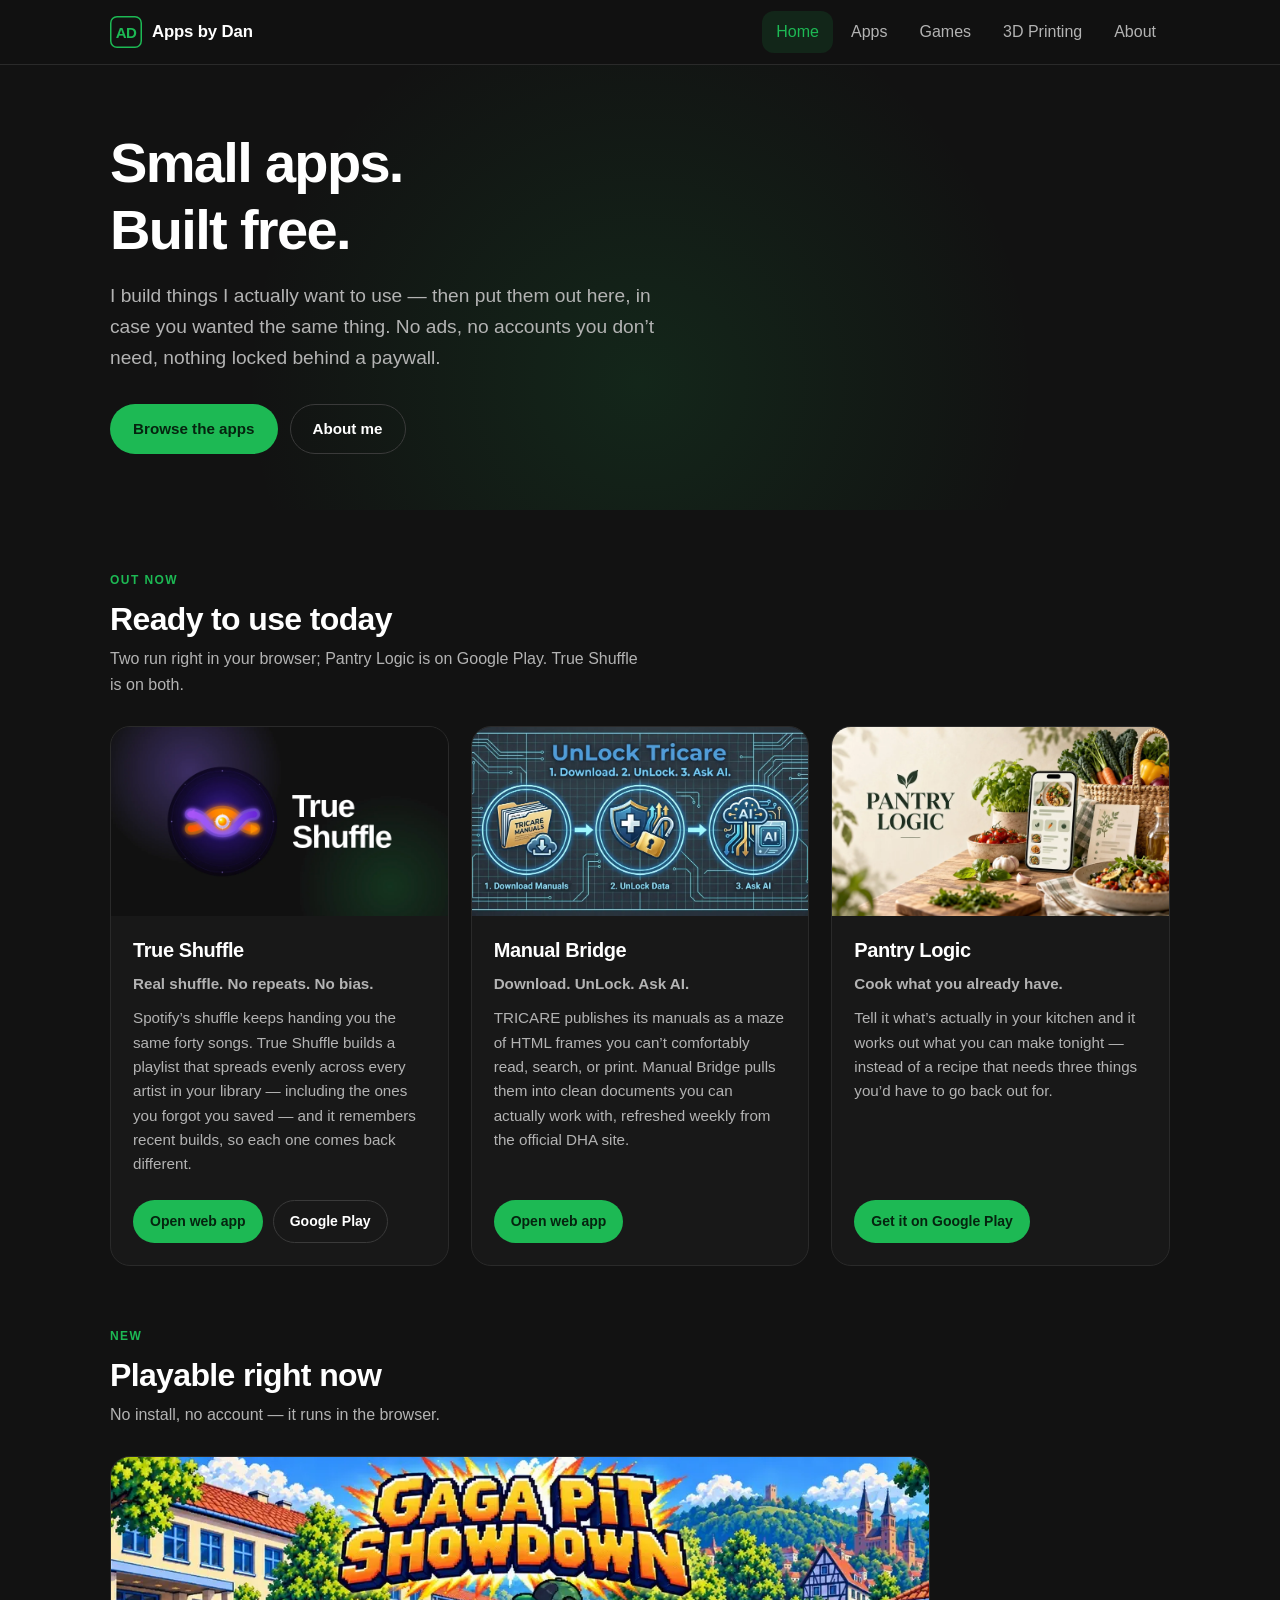
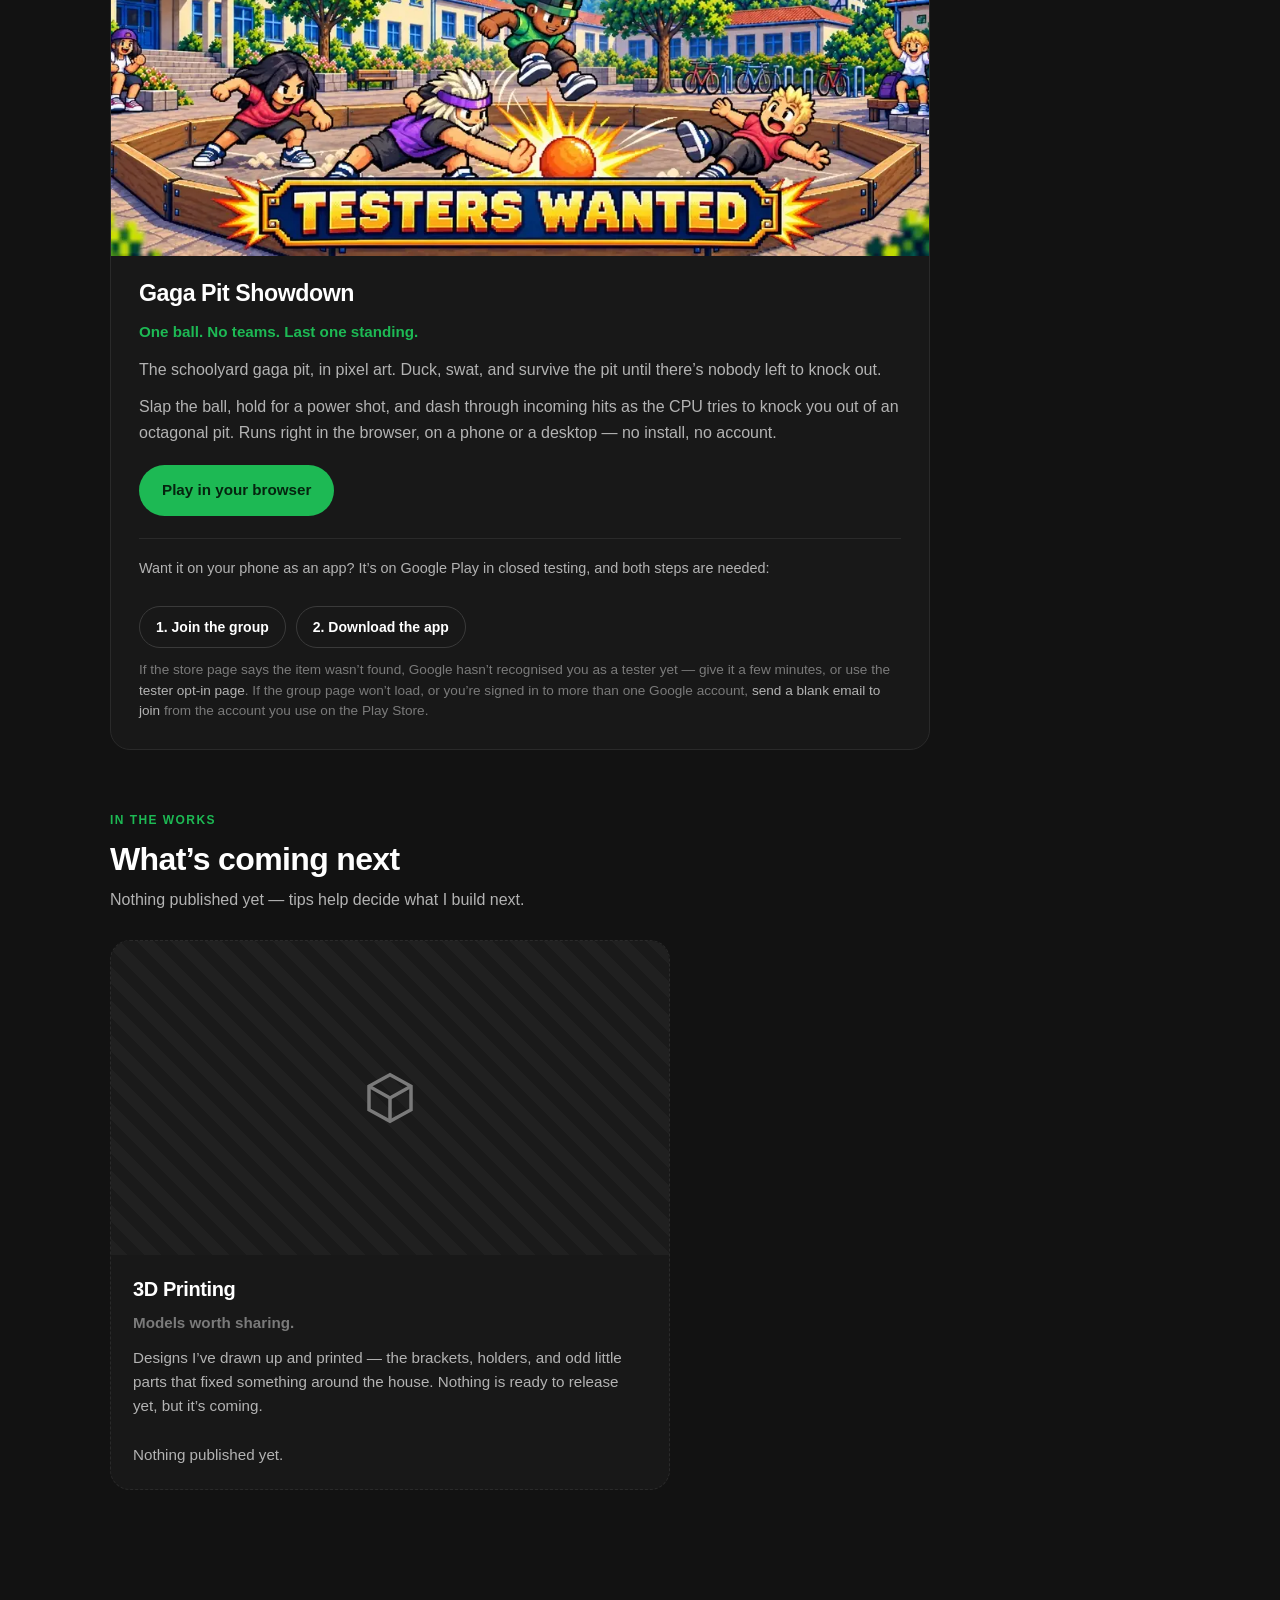
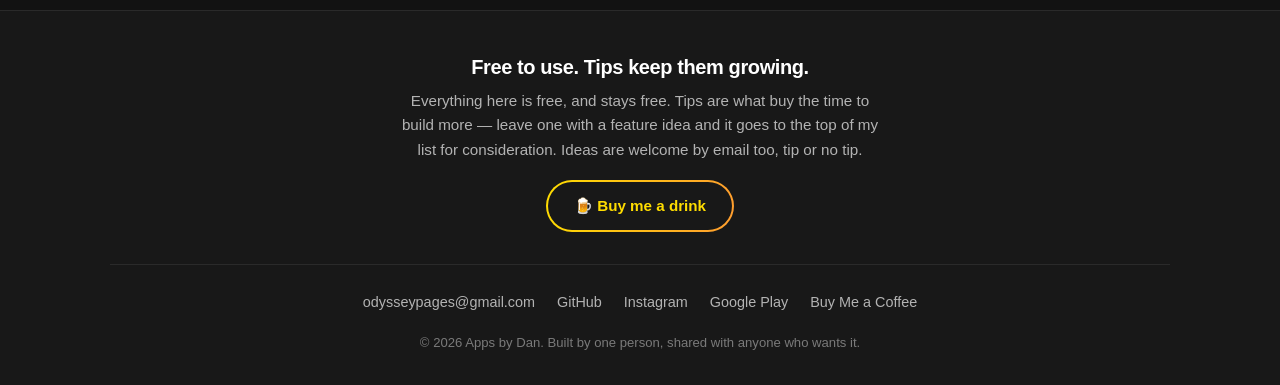
==== index.html @ e95974bb "Add GoatCounter analytics One async tag before </body> on all six pages, 404 included - a 404 that g" ====
<!DOCTYPE html>
<html lang="en" class="no-js">
<head>
  <meta charset="UTF-8">
  <meta name="viewport" content="width=device-width, initial-scale=1.0">
  <script>document.documentElement.classList.remove("no-js");</script>
  <meta name="theme-color" content="#121212">
  <title>Apps by Dan &mdash; small, free apps and games</title>
  <meta name="description" content="Free apps and games built by one person: play Gaga Pit Showdown in your browser, plus True Shuffle for Spotify, Manual Bridge for TRICARE manuals, and Pantry Logic on Google Play.">

  <meta property="og:type" content="website">
  <meta property="og:site_name" content="Apps by Dan">
  <meta property="og:title" content="Apps by Dan &mdash; small, free apps and games">
  <meta property="og:description" content="Free apps and games built by one person: play Gaga Pit Showdown in your browser, plus True Shuffle for Spotify, Manual Bridge for TRICARE manuals, and Pantry Logic on Google Play.">
  <meta property="og:url" content="https://appsbydan.com/">
  <meta property="og:image" content="https://appsbydan.com/assets/img/pantry-logic-v2.jpg">
  <meta name="twitter:card" content="summary_large_image">

  <link rel="icon" type="image/svg+xml" href="assets/img/favicon.svg">
  <link rel="apple-touch-icon" href="assets/img/apple-touch-icon.png">
  <link rel="manifest" href="site.webmanifest">
  <link rel="stylesheet" href="assets/css/site.css">
</head>
<body>
  <a class="skip-link" href="#main">Skip to content</a>

  <header class="site-header">
    <div class="wrap header-inner">
      <a class="brand" href="index.html">
        <img class="brand-mark" src="assets/img/favicon.svg" alt="" width="32" height="32">
        <span>Apps by Dan</span>
      </a>
      <button class="nav-toggle" type="button" aria-expanded="false"
              aria-controls="site-nav" aria-label="Menu">
        <svg class="icon-open" viewBox="0 0 24 24" aria-hidden="true"><path d="M3 6h18v2H3zm0 5h18v2H3zm0 5h18v2H3z"/></svg>
        <svg class="icon-close" viewBox="0 0 24 24" aria-hidden="true"><path d="M18.3 5.7 12 12l6.3 6.3-1.4 1.4L10.6 13.4 4.3 19.7 2.9 18.3 9.2 12 2.9 5.7 4.3 4.3l6.3 6.3 6.3-6.3z"/></svg>
      </button>
      <nav class="site-nav" id="site-nav" aria-label="Main">
        <ul>
          <li><a href="index.html" aria-current="page">Home</a></li>
          <li><a href="apps.html">Apps</a></li>
          <li><a href="games.html">Games</a></li>
          <li><a href="printing.html">3D Printing</a></li>
          <li><a href="about.html">About</a></li>
        </ul>
      </nav>
    </div>
  </header>

  <main id="main">
    <section class="hero">
      <div class="wrap">
        <h1>Small apps.<br>Built free.</h1>
        <p class="hero-lede">I build things I actually want to use &mdash; then put
           them out here, in case you wanted the same thing. No ads, no accounts
           you don&rsquo;t need, nothing locked behind a paywall.</p>
        <div class="hero-actions">
          <a class="btn btn-primary" href="apps.html">Browse the apps</a>
          <a class="btn btn-secondary" href="about.html">About me</a>
        </div>
      </div>
    </section>

    <section class="section">
      <div class="wrap">
        <div class="section-head">
          <span class="eyebrow">Out now</span>
          <h2>Ready to use today</h2>
          <p>Two run right in your browser; Pantry Logic is on Google Play.
             True Shuffle is on both.</p>
        </div>
        <div class="grid">
      <article class="card card-live">
        <div class="card-media">
        <picture>
          <source srcset="assets/img/true-shuffle.webp" type="image/webp">
          <img src="assets/img/true-shuffle.jpg" alt="True Shuffle - the app logo, a glowing orange and purple shuffle mark, beside the words Real shuffle. No repeats. No bias."
               width="1600" height="900" loading="lazy" decoding="async">
        </picture>
        </div>
        <div class="card-body">
          <h3>True Shuffle</h3>
          <p class="card-tagline">Real shuffle. No repeats. No bias.</p>
          <p>Spotify&rsquo;s shuffle keeps handing you the same forty songs. True
             Shuffle builds a playlist that spreads evenly across every artist in
             your library &mdash; including the ones you forgot you saved &mdash; and
             it remembers recent builds, so each one comes back different.</p>
          <div class="card-actions">
            <a class="btn btn-primary btn-sm"
               href="https://crazyh1803.github.io/SpotifyShuffle/index.html"
               target="_blank" rel="noopener">Open web app</a>
            <a class="btn btn-secondary btn-sm"
               href="https://play.google.com/store/apps/details?id=com.appsbydan.trueshuffle"
               target="_blank" rel="noopener">Google Play</a>
          </div>
        </div>
      </article>
      <article class="card card-live">
        <div class="card-media">
        <picture>
          <source srcset="assets/img/manual-bridge.webp" type="image/webp">
          <img src="assets/img/manual-bridge.jpg" alt="Manual Bridge - UnLock Tricare, shown as three steps: download manuals, unlock the data, ask AI"
               width="880" height="495" loading="lazy" decoding="async">
        </picture>
        </div>
        <div class="card-body">
          <h3>Manual Bridge</h3>
          <p class="card-tagline">Download. UnLock. Ask AI.</p>
          <p>TRICARE publishes its manuals as a maze of HTML frames you can&rsquo;t
             comfortably read, search, or print. Manual Bridge pulls them into clean
             documents you can actually work with, refreshed weekly from the
             official DHA site.</p>
          <div class="card-actions">
            <a class="btn btn-primary btn-sm"
               href="https://crazyh1803.github.io/TricareManualtoPdf/"
               target="_blank" rel="noopener">Open web app</a>
          </div>
        </div>
      </article>
      <article class="card card-live">
        <div class="card-media">
        <picture>
          <source srcset="assets/img/pantry-logic-v2.webp" type="image/webp">
          <img src="assets/img/pantry-logic-v2.jpg" alt="Pantry Logic - a phone showing recipe cards, beside fresh vegetables and herbs on a kitchen table"
               width="1600" height="900" loading="lazy" decoding="async">
        </picture>
        </div>
        <div class="card-body">
          <h3>Pantry Logic</h3>
          <p class="card-tagline">Cook what you already have.</p>
          <p>Tell it what&rsquo;s actually in your kitchen and it works out what you
             can make tonight &mdash; instead of a recipe that needs three things
             you&rsquo;d have to go back out for.</p>
          <div class="card-actions">
            <a class="btn btn-primary btn-sm" href="https://play.google.com/store/apps/details?id=com.appsbydan.pantrylogic"
               target="_blank" rel="noopener">Get it on Google Play</a>
          </div>
        </div>
      </article>
        </div>
      </div>
    </section>

    <section class="section">
      <div class="wrap">
        <div class="section-head">
          <span class="eyebrow">New</span>
          <h2>Playable right now</h2>
          <p>No install, no account &mdash; it runs in the browser.</p>
        </div>
      <div class="feature">
        <div class="feature-media">
          <picture>
            <source srcset="assets/img/gaga-pit-showdown-v2.webp" type="image/webp">
            <img src="assets/img/gaga-pit-showdown-v2.jpg" alt="Gaga Pit Showdown - pixel-art kids diving and dodging a ball inside a wooden gaga pit on a schoolyard"
                 width="1024" height="500" loading="lazy" decoding="async">
          </picture>
        </div>
        <div class="feature-body">
          <h3>Gaga Pit Showdown</h3>
          <p class="card-tagline">One ball. No teams. Last one standing.</p>
          <p>The schoolyard gaga pit, in pixel art. Duck, swat, and survive the
             pit until there&rsquo;s nobody left to knock out.</p>
          <p>Slap the ball, hold for a power shot, and dash through incoming
             hits as the CPU tries to knock you out of an octagonal pit. Runs
             right in the browser, on a phone or a desktop &mdash; no install,
             no account.</p>
          <div class="feature-actions">
            <a class="btn btn-primary" href="https://crazyh1803.github.io/Gagaball/"
               target="_blank" rel="noopener">Play in your browser</a>
          </div>

          <div class="feature-sub">
            <p class="feature-sub-label">Want it on your phone as an app? It&rsquo;s
               on Google Play in closed testing, and both steps are needed:</p>
            <div class="card-actions">
              <a class="btn btn-secondary btn-sm" href="https://groups.google.com/g/gagaballtesters"
                 target="_blank" rel="noopener">1. Join the group</a>
              <a class="btn btn-secondary btn-sm" href="https://play.google.com/store/apps/details?id=com.appsbydan.gagapitshowdown"
                 target="_blank" rel="noopener">2. Download the app</a>
            </div>
            <p class="card-fineprint">If the store page says the item wasn&rsquo;t
               found, Google hasn&rsquo;t recognised you as a tester yet &mdash; give
               it a few minutes, or use the
               <a href="https://play.google.com/apps/testing/com.appsbydan.gagapitshowdown">tester opt-in page</a>.
               If the group page won&rsquo;t load, or you&rsquo;re signed in to more
               than one Google account,
               <a href="mailto:gagaballtesters+subscribe@googlegroups.com">send a
               blank email to join</a> from the account you use on the Play Store.</p>
          </div>
        </div>
      </div>
      </div>
    </section>

    <section class="section">
      <div class="wrap">
        <div class="section-head">
          <span class="eyebrow">In the works</span>
          <h2>What&rsquo;s coming next</h2>
          <p>Nothing published yet &mdash; tips help decide what I build next.</p>
        </div>
        <div class="grid">
      <article class="card card-coming">
        <div class="card-placeholder">
          <svg viewBox="0 0 24 24" aria-hidden="true">
            <path d="M12 2 3 7v10l9 5 9-5V7z"/><path d="M3 7l9 5 9-5"/><path d="M12 12v10"/>
          </svg>
        </div>
        <div class="card-body">
          <h3>3D Printing</h3>
          <p class="card-tagline">Models worth sharing.</p>
          <p>Designs I&rsquo;ve drawn up and printed &mdash; the brackets, holders, and
             odd little parts that fixed something around the house. Nothing is
             ready to release yet, but it&rsquo;s coming.</p>
          <p class="card-note">Nothing published yet.</p>
        </div>
      </article>
        </div>
      </div>
    </section>

  </main>

  <footer class="site-footer">
    <div class="wrap">
      <div class="tip-block">
        <h2>Free to use. Tips keep them growing.</h2>
        <p>Everything here is free, and stays free. Tips are what buy the time
           to build more &mdash; leave one with a feature idea and it goes to the
           top of my list for consideration. Ideas are welcome by email too, tip
           or no tip.</p>
        <a class="btn-tip" href="https://buymeacoffee.com/AppsbyDan" target="_blank" rel="noopener">
          &#127866; Buy me a drink
        </a>
      </div>

      <nav class="footer-links" aria-label="Elsewhere">
        <a href="mailto:odysseypages@gmail.com">odysseypages@gmail.com</a>
        <a href="https://github.com/Crazyh1803" target="_blank" rel="noopener">GitHub</a>
        <a href="https://www.instagram.com/appsbydan/" target="_blank" rel="noopener">Instagram</a>
        <a href="https://play.google.com/store/apps/developer?id=AppsbyDan" target="_blank" rel="noopener">Google Play</a>
        <a href="https://buymeacoffee.com/AppsbyDan" target="_blank" rel="noopener">Buy Me a Coffee</a>
      </nav>

      <p class="footer-legal">&copy; <span id="year">2026</span> Apps by Dan.
         Built by one person, shared with anyone who wants it.</p>
    </div>
  </footer>

  <script src="assets/js/site.js"></script>
  <!-- GoatCounter: cookieless, no personal data collected. -->
  <script data-goatcounter="https://appsbydan.goatcounter.com/count"
          async src="https://gc.zgo.at/count.js"></script>
</body>
</html>
---- assets/css/site.css ----
/* site.css — Apps by Dan
   Dark theme carried over from True Shuffle so the whole lineup reads as one
   family. Mobile-first; no framework, no build step. */

/* ── Tokens ─────────────────────────────────────────────────────────────── */
:root {
    --bg:          #121212;
    --surface:     #181818;
    --surface-2:   #202020;
    --border:      #2a2a2a;
    --border-lit:  #3a3a3a;

    --accent:      #1db954;
    --accent-dark: #158a3e;
    --accent-soft: rgba(29, 185, 84, 0.12);

    --tip:         #ffdd00;
    --tip-warm:    #ff9d2f;

    --text:        #ffffff;
    --text-muted:  #b3b3b3;
    --text-dim:    #7a7a7a;

    --radius:      12px;
    --radius-lg:   20px;
    --radius-pill: 999px;

    --transition:  0.2s ease;
    --max-w:       1100px;
    --gutter:      20px;

    --font: -apple-system, BlinkMacSystemFont, 'Segoe UI', Roboto, Helvetica, Arial, sans-serif;
}

/* ── Reset & base ───────────────────────────────────────────────────────── */
*, *::before, *::after { box-sizing: border-box; margin: 0; padding: 0; }

html { scroll-behavior: smooth; scroll-padding-top: 80px; }

body {
    background: var(--bg);
    color: var(--text);
    font-family: var(--font);
    font-size: 16px;
    line-height: 1.6;
    -webkit-font-smoothing: antialiased;
    min-height: 100vh;
    display: flex;
    flex-direction: column;
    overflow-x: hidden;
}

img { max-width: 100%; display: block; }
a { color: var(--accent); text-decoration: none; }
a:hover { text-decoration: underline; }

h1, h2, h3 { line-height: 1.2; font-weight: 700; letter-spacing: -0.02em; }

:focus-visible {
    outline: 2px solid var(--accent);
    outline-offset: 3px;
    border-radius: 4px;
}

.wrap {
    width: 100%;
    max-width: var(--max-w);
    margin: 0 auto;
    padding: 0 var(--gutter);
}

.skip-link {
    position: absolute;
    left: -9999px;
    top: 0;
    z-index: 200;
    background: var(--accent);
    color: #000;
    padding: 12px 20px;
    border-radius: 0 0 var(--radius) 0;
    font-weight: 600;
}
.skip-link:focus { left: 0; text-decoration: none; }

/* ── Header / nav ───────────────────────────────────────────────────────── */
.site-header {
    position: sticky;
    top: 0;
    z-index: 100;
    background: rgba(18, 18, 18, 0.92);
    backdrop-filter: blur(12px);
    -webkit-backdrop-filter: blur(12px);
    border-bottom: 1px solid var(--border);
}

.header-inner {
    display: flex;
    align-items: center;
    gap: 16px;
    min-height: 64px;
}

.brand {
    display: flex;
    align-items: center;
    gap: 10px;
    color: var(--text);
    font-weight: 700;
    font-size: 1.05rem;
    letter-spacing: -0.01em;
    margin-right: auto;
}
.brand:hover { text-decoration: none; }
.brand-mark { width: 32px; height: 32px; flex: none; }

.nav-toggle {
    display: flex;
    align-items: center;
    justify-content: center;
    width: 42px;
    height: 42px;
    background: var(--surface-2);
    border: 1px solid var(--border);
    border-radius: var(--radius);
    color: var(--text);
    cursor: pointer;
}
.nav-toggle svg { width: 20px; height: 20px; fill: currentColor; }
.nav-toggle .icon-close { display: none; }
.nav-toggle[aria-expanded="true"] .icon-open { display: none; }
.nav-toggle[aria-expanded="true"] .icon-close { display: block; }

.site-nav { display: none; }
.site-nav.is-open {
    display: block;
    position: absolute;
    top: 100%;
    left: 0;
    right: 0;
    background: var(--surface);
    border-bottom: 1px solid var(--border);
    padding: 8px var(--gutter) 16px;
}
.site-nav ul { list-style: none; display: flex; flex-direction: column; gap: 2px; }
.site-nav a {
    display: block;
    padding: 12px 14px;
    border-radius: var(--radius);
    color: var(--text-muted);
    font-weight: 500;
}
.site-nav a:hover { background: var(--surface-2); color: var(--text); text-decoration: none; }
.site-nav a[aria-current="page"] { color: var(--accent); background: var(--accent-soft); }

/* Without JavaScript the toggle can never open the menu, so show the nav
   outright and drop the button instead of stranding phone users. */
.no-js .nav-toggle { display: none; }
.no-js .header-inner { flex-wrap: wrap; padding-top: 10px; }
.no-js .brand { white-space: nowrap; }
.no-js .site-nav {
    display: block;
    position: static;
    padding: 0 0 12px;
    background: none;
    border: 0;
    width: 100%;
}
.no-js .site-nav ul { flex-direction: row; flex-wrap: wrap; gap: 4px; }

@media (min-width: 760px) {
    .nav-toggle { display: none; }
    .site-nav { display: block !important; position: static; padding: 0; background: none; border: 0; }
    .site-nav ul { flex-direction: row; gap: 4px; }
    .site-nav a { padding: 8px 14px; }
}

/* ── Sections ───────────────────────────────────────────────────────────── */
main { flex: 1 0 auto; }

.section { padding: 56px 0; }
.section + .section { padding-top: 0; }

.section-head { margin-bottom: 28px; }
.section-head h2 { font-size: clamp(1.5rem, 4vw, 2rem); }
.section-head p { color: var(--text-muted); margin-top: 8px; max-width: 60ch; }

.eyebrow {
    display: inline-block;
    font-size: 0.75rem;
    font-weight: 700;
    letter-spacing: 0.12em;
    text-transform: uppercase;
    color: var(--accent);
    margin-bottom: 10px;
}

/* ── Hero ───────────────────────────────────────────────────────────────── */
.hero {
    position: relative;
    padding: 64px 0 56px;
    overflow: hidden;
}
.hero::before {
    content: '';
    position: absolute;
    top: -30%;
    left: 50%;
    transform: translateX(-50%);
    width: min(900px, 130%);
    aspect-ratio: 1;
    background: radial-gradient(circle, var(--accent-soft) 0%, transparent 62%);
    pointer-events: none;
}
.hero > * { position: relative; }
.hero h1 {
    font-size: clamp(2.1rem, 8vw, 3.5rem);
    letter-spacing: -0.03em;
}
.hero .hero-lede {
    color: var(--text-muted);
    font-size: clamp(1.02rem, 2.5vw, 1.2rem);
    max-width: 52ch;
    margin-top: 18px;
}
.hero-actions {
    display: flex;
    flex-wrap: wrap;
    gap: 12px;
    margin-top: 30px;
}

/* ── Buttons ────────────────────────────────────────────────────────────── */
.btn {
    display: inline-flex;
    align-items: center;
    justify-content: center;
    gap: 8px;
    padding: 12px 22px;
    border-radius: var(--radius-pill);
    font-weight: 600;
    font-size: 0.95rem;
    border: 1px solid transparent;
    cursor: pointer;
    transition: background var(--transition), border-color var(--transition),
                color var(--transition), transform var(--transition);
}
.btn:hover { text-decoration: none; transform: translateY(-1px); }

.btn-primary { background: var(--accent); color: #05240f; }
.btn-primary:hover { background: #22d363; }

.btn-secondary {
    background: transparent;
    color: var(--text);
    border-color: var(--border-lit);
}
.btn-secondary:hover { background: var(--surface-2); border-color: var(--text-dim); }

.btn-sm { padding: 9px 16px; font-size: 0.875rem; }

/* ── Card grid ──────────────────────────────────────────────────────────── */
.grid {
    display: grid;
    gap: 22px;
    grid-template-columns: repeat(auto-fit, minmax(300px, 1fr));
}

/* A section with a single card shouldn't stretch it across the full width -
   the banner art balloons and the card stops reading as a card. */
.grid > :only-child { max-width: 560px; }

.card {
    display: flex;
    flex-direction: column;
    background: var(--surface);
    border: 1px solid var(--border);
    border-radius: var(--radius-lg);
    overflow: hidden;
    transition: border-color var(--transition), transform var(--transition),
                box-shadow var(--transition);
}
.card:hover {
    border-color: var(--border-lit);
    transform: translateY(-2px);
}
.card-live:hover {
    border-color: var(--accent-dark);
    box-shadow: 0 8px 28px rgba(29, 185, 84, 0.10);
}

.card-media {
    position: relative;
    background: var(--surface-2);
    aspect-ratio: 16 / 9;
}
.card-media img {
    width: 100%;
    height: 100%;
    object-fit: cover;
}

.badge {
    position: absolute;
    top: 12px;
    left: 12px;
    padding: 5px 12px;
    border-radius: var(--radius-pill);
    font-size: 0.7rem;
    font-weight: 700;
    letter-spacing: 0.08em;
    text-transform: uppercase;
    background: rgba(18, 18, 18, 0.86);
    backdrop-filter: blur(6px);
    -webkit-backdrop-filter: blur(6px);
    border: 1px solid var(--border-lit);
    color: var(--text-muted);
}
.badge-live { color: var(--accent); border-color: var(--accent-dark); }

.card-body {
    display: flex;
    flex-direction: column;
    flex: 1;
    padding: 22px;
    gap: 10px;
}
.card-body h3 { font-size: 1.25rem; }
.card-tagline {
    color: var(--accent);
    font-size: 0.875rem;
    font-weight: 600;
}
.card-coming .card-tagline { color: var(--text-dim); }
.card-body p { color: var(--text-muted); font-size: 0.95rem; }

.card-actions {
    display: flex;
    flex-wrap: wrap;
    gap: 10px;
    margin-top: auto;
    padding-top: 14px;
}

.card-coming { border-style: dashed; }
.card-coming .card-media img { opacity: 0.78; }
.card-coming:hover .card-media img { opacity: 1; }

.card-note {
    font-size: 0.85rem;
    color: var(--text-dim);
    margin-top: auto;
    padding-top: 14px;
}

.card-body p.card-fineprint,
.feature-body p.card-fineprint {
    font-size: 0.85rem;
    line-height: 1.5;
    color: var(--text-dim);
    margin-top: 12px;
}
.card-body p.card-fineprint a,
.feature-body p.card-fineprint a { color: var(--text-muted); }
.card-body p.card-fineprint a:hover,
.feature-body p.card-fineprint a:hover { color: var(--accent); }

/* Placeholder tile for sections with no art yet (3D printing). */
.card-placeholder {
    display: grid;
    place-items: center;
    aspect-ratio: 16 / 9;
    background:
        repeating-linear-gradient(45deg,
            var(--surface-2) 0 12px,
            #1a1a1a 12px 24px);
    color: var(--text-dim);
}
.card-placeholder svg { width: 56px; height: 56px; stroke: currentColor; fill: none; stroke-width: 1.5; }

/* ── Feature block ──────────────────────────────────────────────────────── */
/* One thing given room, distinct from the card grid. The banner renders at its
   native ratio here - no aspect-ratio, no object-fit - because it is a designed
   image with the title laid into it, and the card's 16/9 frame crops its sides. */
.feature {
    max-width: 820px;
    /* Left-aligned, not centred: every heading and card grid on the page hangs
       off the container's left edge, and centring this broke that line. */
    margin: 0;
    background: var(--surface);
    border: 1px solid var(--border);
    border-radius: var(--radius-lg);
    overflow: hidden;
}
.feature-media img { width: 100%; height: auto; display: block; }

.feature-body { padding: 24px 28px 28px; }
.feature-body > * + * { margin-top: 12px; }
.feature-body h3 { font-size: 1.45rem; }
.feature-body p { color: var(--text-muted); }
.feature-body .card-tagline { color: var(--accent); font-size: 0.95rem; font-weight: 600; }

.feature-actions { display: flex; flex-wrap: wrap; gap: 12px; margin-top: 20px; }

/* The Android test is still on offer, but must not compete with Play. */
.feature-sub {
    margin-top: 22px;
    padding-top: 18px;
    border-top: 1px solid var(--border);
}
.feature-sub-label {
    font-size: 0.9rem;
    color: var(--text-muted);
}
.feature-sub .card-actions { display: flex; flex-wrap: wrap; gap: 10px; margin-top: 12px; }

@media (max-width: 480px) {
    .feature-body { padding: 20px 20px 24px; }
}

/* ── About ──────────────────────────────────────────────────────────────── */
.about-layout {
    display: grid;
    gap: 28px;
    align-items: start;
    /* Cap the whole block, not the paragraphs: the grid then sets the reading
       measure and nothing is left dangling to the right of the text. */
    max-width: 940px;
}
@media (min-width: 760px) {
    /* minmax(0, 1fr) so a long unbroken string can't blow the column out. */
    .about-layout { grid-template-columns: 260px minmax(0, 1fr); gap: 40px; }
}

.about-portrait {
    border-radius: var(--radius-lg);
    border: 1px solid var(--border);
    overflow: hidden;
    max-width: 220px;
    margin-inline: auto;
    background: var(--surface-2);
}
@media (min-width: 760px) {
    /* Becomes a real column here, so it stops being centred. 260px against a
       480px source keeps it ~1.8x for retina. */
    .about-portrait { max-width: 260px; margin-inline: 0; }
}
.about-portrait img { width: 100%; height: auto; }

.about-copy > * + * { margin-top: 16px; }
.about-copy p { color: var(--text-muted); }
.about-copy strong { color: var(--text); font-weight: 600; }

/* ── Footer ─────────────────────────────────────────────────────────────── */
.site-footer {
    flex: none;
    margin-top: 64px;
    border-top: 1px solid var(--border);
    background: var(--surface);
    padding: 44px 0 32px;
}

.tip-block { text-align: center; max-width: 54ch; margin: 0 auto; }
.tip-block h2 { font-size: 1.25rem; }
.tip-block p {
    color: var(--text-muted);
    font-size: 0.95rem;
    margin-top: 10px;
}

/* Colorful, but it stays an outline until you actually reach for it. */
.btn-tip {
    display: inline-flex;
    align-items: center;
    gap: 9px;
    margin-top: 18px;
    padding: 12px 26px;
    border-radius: var(--radius-pill);
    font-weight: 700;
    font-size: 0.95rem;
    color: var(--tip);
    background: linear-gradient(var(--surface), var(--surface)) padding-box,
                linear-gradient(100deg, var(--tip), var(--tip-warm)) border-box;
    border: 2px solid transparent;
    transition: color var(--transition), background var(--transition),
                transform var(--transition), box-shadow var(--transition);
}
.btn-tip:hover,
.btn-tip:focus-visible {
    color: #1a1400;
    background: linear-gradient(100deg, var(--tip), var(--tip-warm)) border-box;
    text-decoration: none;
    transform: translateY(-1px);
    box-shadow: 0 6px 20px rgba(255, 170, 30, 0.22);
}

.footer-links {
    display: flex;
    flex-wrap: wrap;
    justify-content: center;
    gap: 8px 22px;
    margin-top: 32px;
    padding-top: 26px;
    border-top: 1px solid var(--border);
}
.footer-links a { color: var(--text-muted); font-size: 0.9rem; }
.footer-links a:hover { color: var(--accent); }

.footer-legal {
    text-align: center;
    color: var(--text-dim);
    font-size: 0.82rem;
    margin-top: 18px;
}

/* ── Motion ─────────────────────────────────────────────────────────────── */
@media (prefers-reduced-motion: reduce) {
    html { scroll-behavior: auto; }
    *, *::before, *::after {
        animation-duration: 0.01ms !important;
        animation-iteration-count: 1 !important;
        transition-duration: 0.01ms !important;
    }
    .btn:hover, .card:hover, .btn-tip:hover { transform: none; }
}
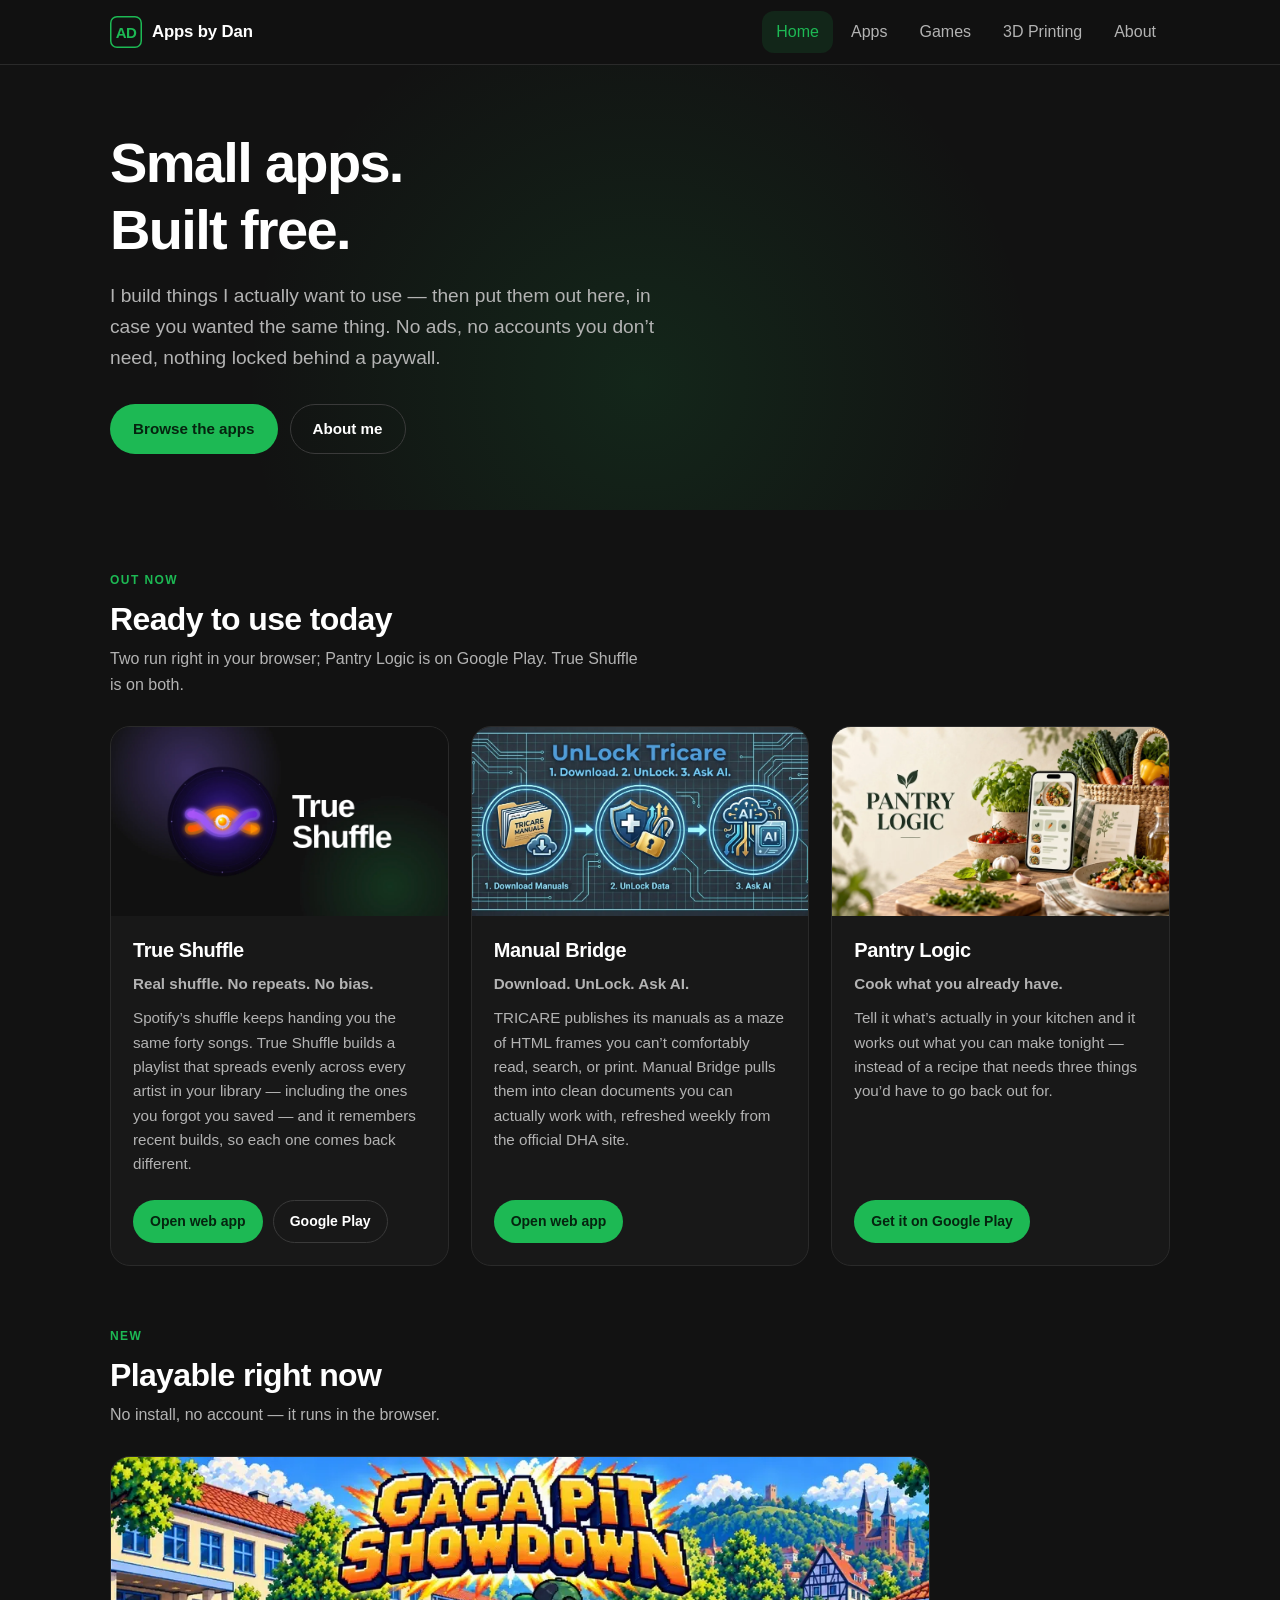
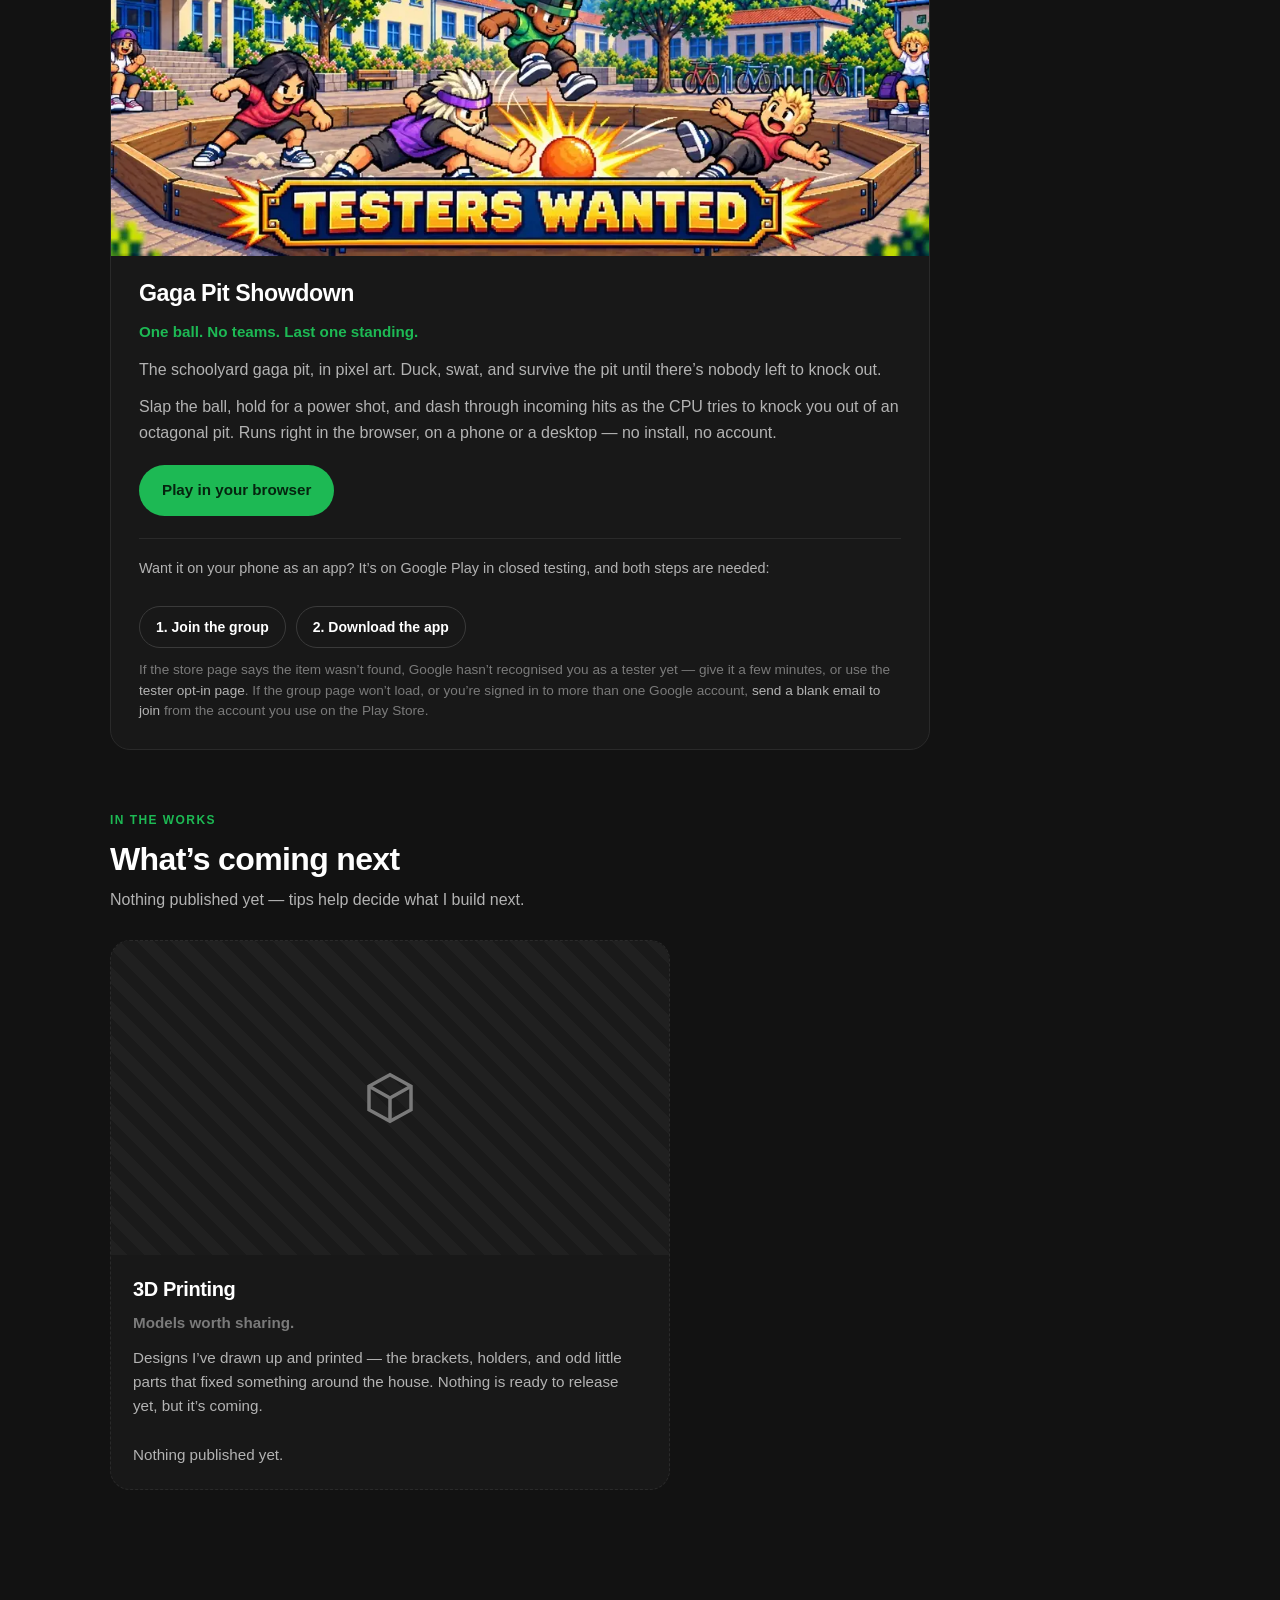
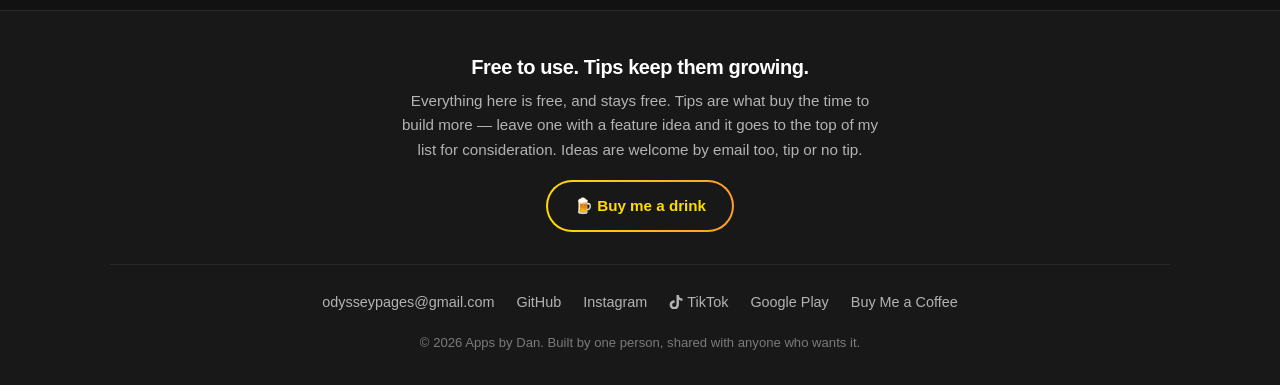
==== commit 2c94321b: "Add TikTok profile and logo to contact links" ====
--- a/index.html
+++ b/index.html
@@ -88,10 +88,10 @@
           <div class="card-actions">
             <a class="btn btn-primary btn-sm"
                href="https://crazyh1803.github.io/SpotifyShuffle/index.html"
-               target="_blank" rel="noopener">Open web app</a>
+               target="_blank" rel="noopener" data-goatcounter-click="out-true-shuffle-web">Open web app</a>
             <a class="btn btn-secondary btn-sm"
                href="https://play.google.com/store/apps/details?id=com.appsbydan.trueshuffle"
-               target="_blank" rel="noopener">Google Play</a>
+               target="_blank" rel="noopener" data-goatcounter-click="out-true-shuffle-play">Google Play</a>
           </div>
         </div>
       </article>
@@ -113,7 +113,7 @@
           <div class="card-actions">
             <a class="btn btn-primary btn-sm"
                href="https://crazyh1803.github.io/TricareManualtoPdf/"
-               target="_blank" rel="noopener">Open web app</a>
+               target="_blank" rel="noopener" data-goatcounter-click="out-manual-bridge-web">Open web app</a>
           </div>
         </div>
       </article>
@@ -133,7 +133,7 @@
              you&rsquo;d have to go back out for.</p>
           <div class="card-actions">
             <a class="btn btn-primary btn-sm" href="https://play.google.com/store/apps/details?id=com.appsbydan.pantrylogic"
-               target="_blank" rel="noopener">Get it on Google Play</a>
+               target="_blank" rel="noopener" data-goatcounter-click="out-pantry-play">Get it on Google Play</a>
           </div>
         </div>
       </article>
@@ -167,7 +167,7 @@
              no account.</p>
           <div class="feature-actions">
             <a class="btn btn-primary" href="https://crazyh1803.github.io/Gagaball/"
-               target="_blank" rel="noopener">Play in your browser</a>
+               target="_blank" rel="noopener" data-goatcounter-click="out-gaga-web">Play in your browser</a>
           </div>
 
           <div class="feature-sub">
@@ -175,14 +175,15 @@
                on Google Play in closed testing, and both steps are needed:</p>
             <div class="card-actions">
               <a class="btn btn-secondary btn-sm" href="https://groups.google.com/g/gagaballtesters"
-                 target="_blank" rel="noopener">1. Join the group</a>
+                 target="_blank" rel="noopener" data-goatcounter-click="out-gaga-group">1. Join the group</a>
               <a class="btn btn-secondary btn-sm" href="https://play.google.com/store/apps/details?id=com.appsbydan.gagapitshowdown"
-                 target="_blank" rel="noopener">2. Download the app</a>
+                 target="_blank" rel="noopener" data-goatcounter-click="out-gaga-play">2. Download the app</a>
             </div>
             <p class="card-fineprint">If the store page says the item wasn&rsquo;t
                found, Google hasn&rsquo;t recognised you as a tester yet &mdash; give
                it a few minutes, or use the
-               <a href="https://play.google.com/apps/testing/com.appsbydan.gagapitshowdown">tester opt-in page</a>.
+               <a href="https://play.google.com/apps/testing/com.appsbydan.gagapitshowdown"
+                  target="_blank" rel="noopener" data-goatcounter-click="out-gaga-optin">tester opt-in page</a>.
                If the group page won&rsquo;t load, or you&rsquo;re signed in to more
                than one Google account,
                <a href="mailto:gagaballtesters+subscribe@googlegroups.com">send a
@@ -230,7 +231,7 @@
            to build more &mdash; leave one with a feature idea and it goes to the
            top of my list for consideration. Ideas are welcome by email too, tip
            or no tip.</p>
-        <a class="btn-tip" href="https://buymeacoffee.com/AppsbyDan" target="_blank" rel="noopener">
+        <a class="btn-tip" href="https://buymeacoffee.com/AppsbyDan" target="_blank" rel="noopener" data-goatcounter-click="out-tip-button">
           &#127866; Buy me a drink
         </a>
       </div>
@@ -239,8 +240,9 @@
         <a href="mailto:odysseypages@gmail.com">odysseypages@gmail.com</a>
         <a href="https://github.com/Crazyh1803" target="_blank" rel="noopener">GitHub</a>
         <a href="https://www.instagram.com/appsbydan/" target="_blank" rel="noopener">Instagram</a>
-        <a href="https://play.google.com/store/apps/developer?id=AppsbyDan" target="_blank" rel="noopener">Google Play</a>
-        <a href="https://buymeacoffee.com/AppsbyDan" target="_blank" rel="noopener">Buy Me a Coffee</a>
+        <a href="https://www.tiktok.com/@appsbydan" target="_blank" rel="noopener"><svg class="social-icon" viewBox="0 0 24 24" aria-hidden="true" focusable="false"><path fill="currentColor" d="M16.6 0h-4.1v16.4a3.6 3.6 0 1 1-3.1-3.6V8.6a7.8 7.8 0 1 0 7.2 7.8V8.1a10.1 10.1 0 0 0 5.9 1.9V5.9A5.9 5.9 0 0 1 16.6 0Z"/></svg> TikTok</a>
+        <a href="https://play.google.com/store/apps/developer?id=AppsbyDan" target="_blank" rel="noopener" data-goatcounter-click="out-play-developer">Google Play</a>
+        <a href="https://buymeacoffee.com/AppsbyDan" target="_blank" rel="noopener" data-goatcounter-click="out-tip-footer">Buy Me a Coffee</a>
       </nav>
 
       <p class="footer-legal">&copy; <span id="year">2026</span> Apps by Dan.
--- a/assets/css/site.css
+++ b/assets/css/site.css
@@ -504,6 +504,12 @@
 }
 .footer-links a { color: var(--text-muted); font-size: 0.9rem; }
 .footer-links a:hover { color: var(--accent); }
+.social-icon {
+    display: inline-block;
+    width: 1em;
+    height: 1em;
+    vertical-align: -0.125em;
+}
 
 .footer-legal {
     text-align: center;
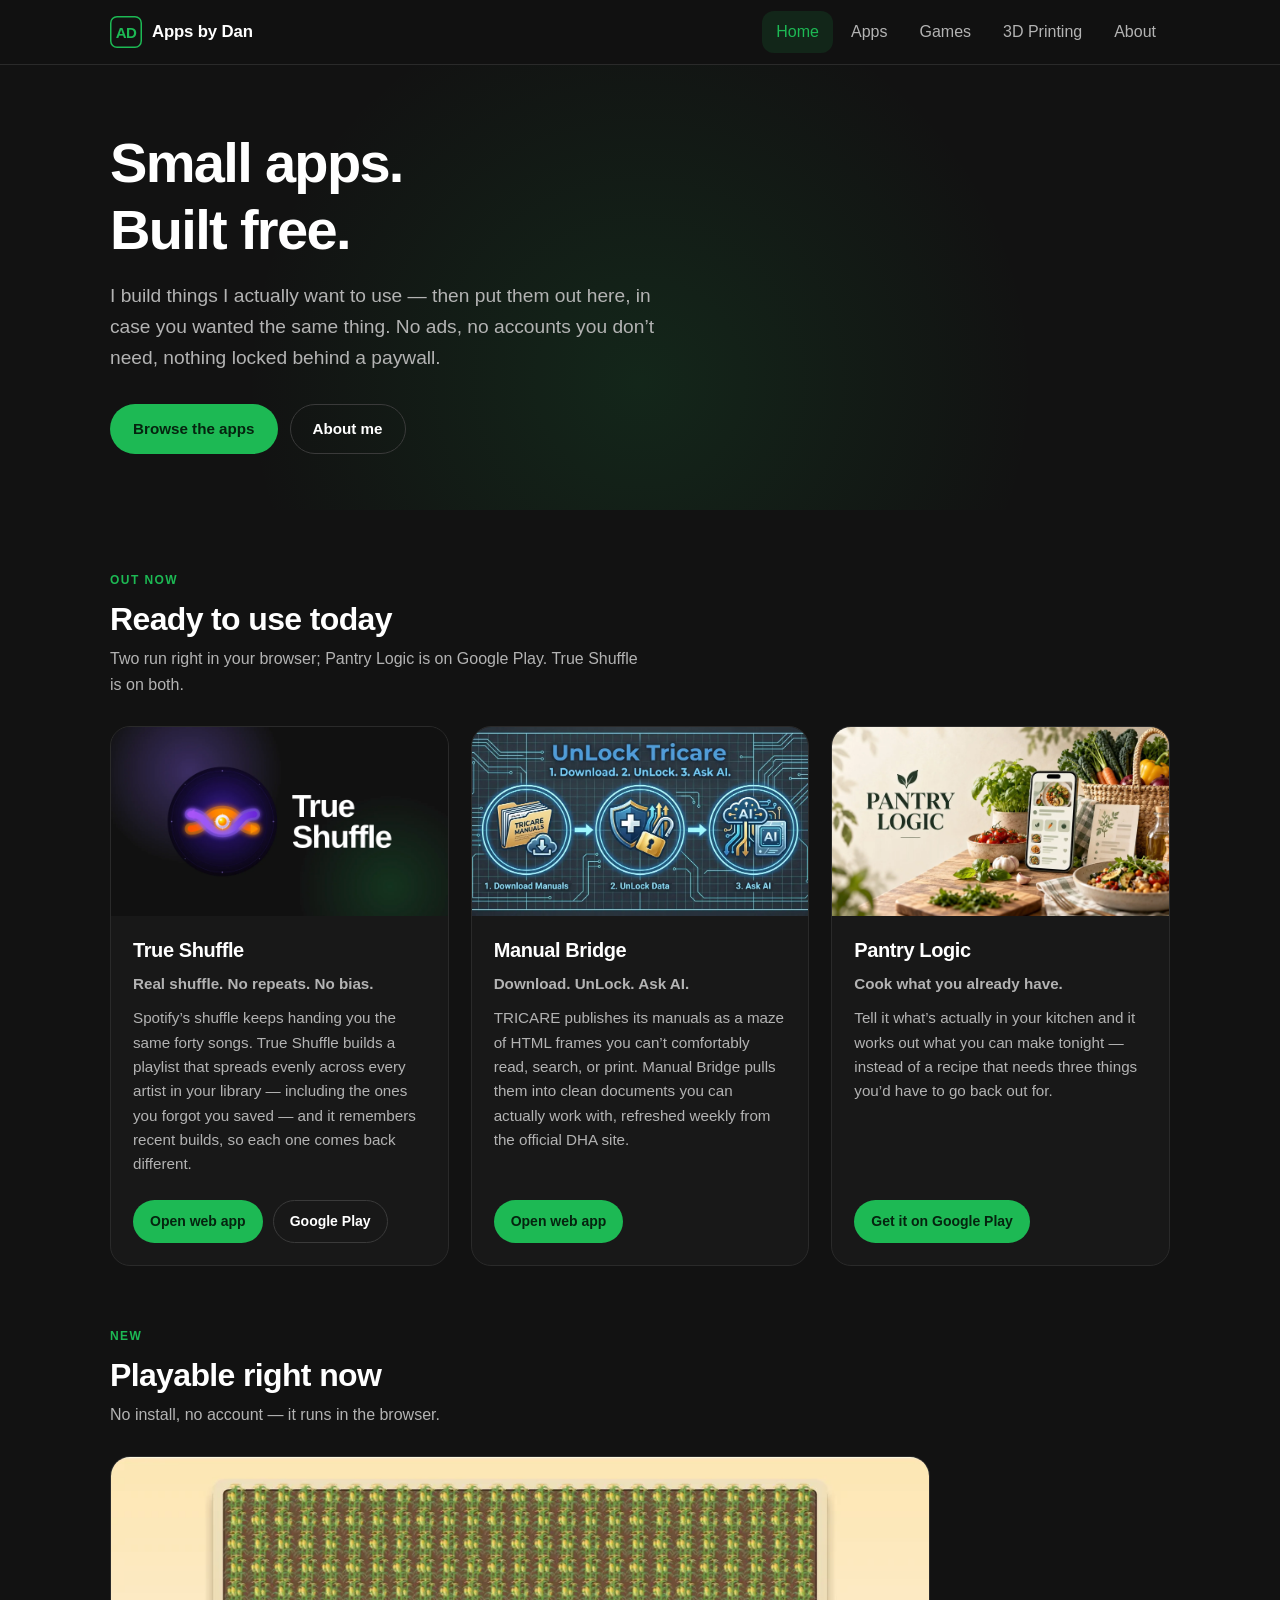
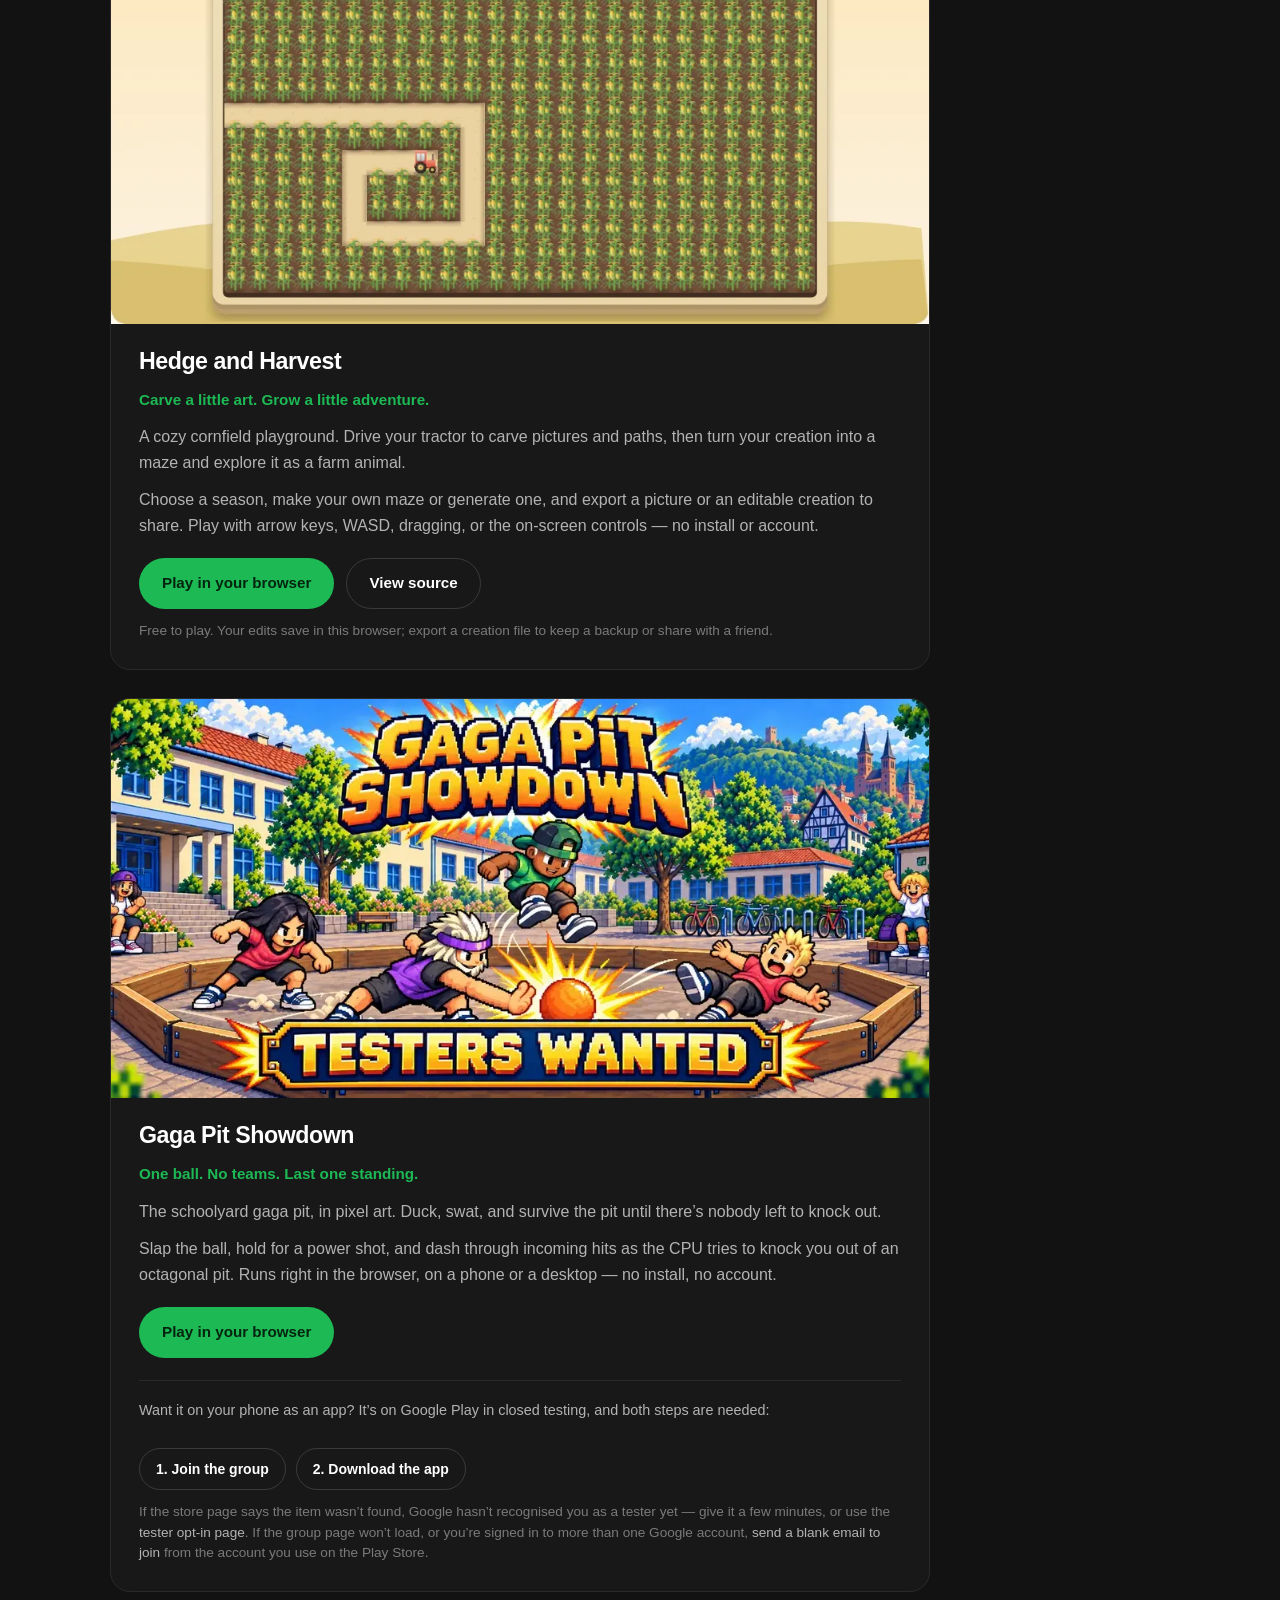
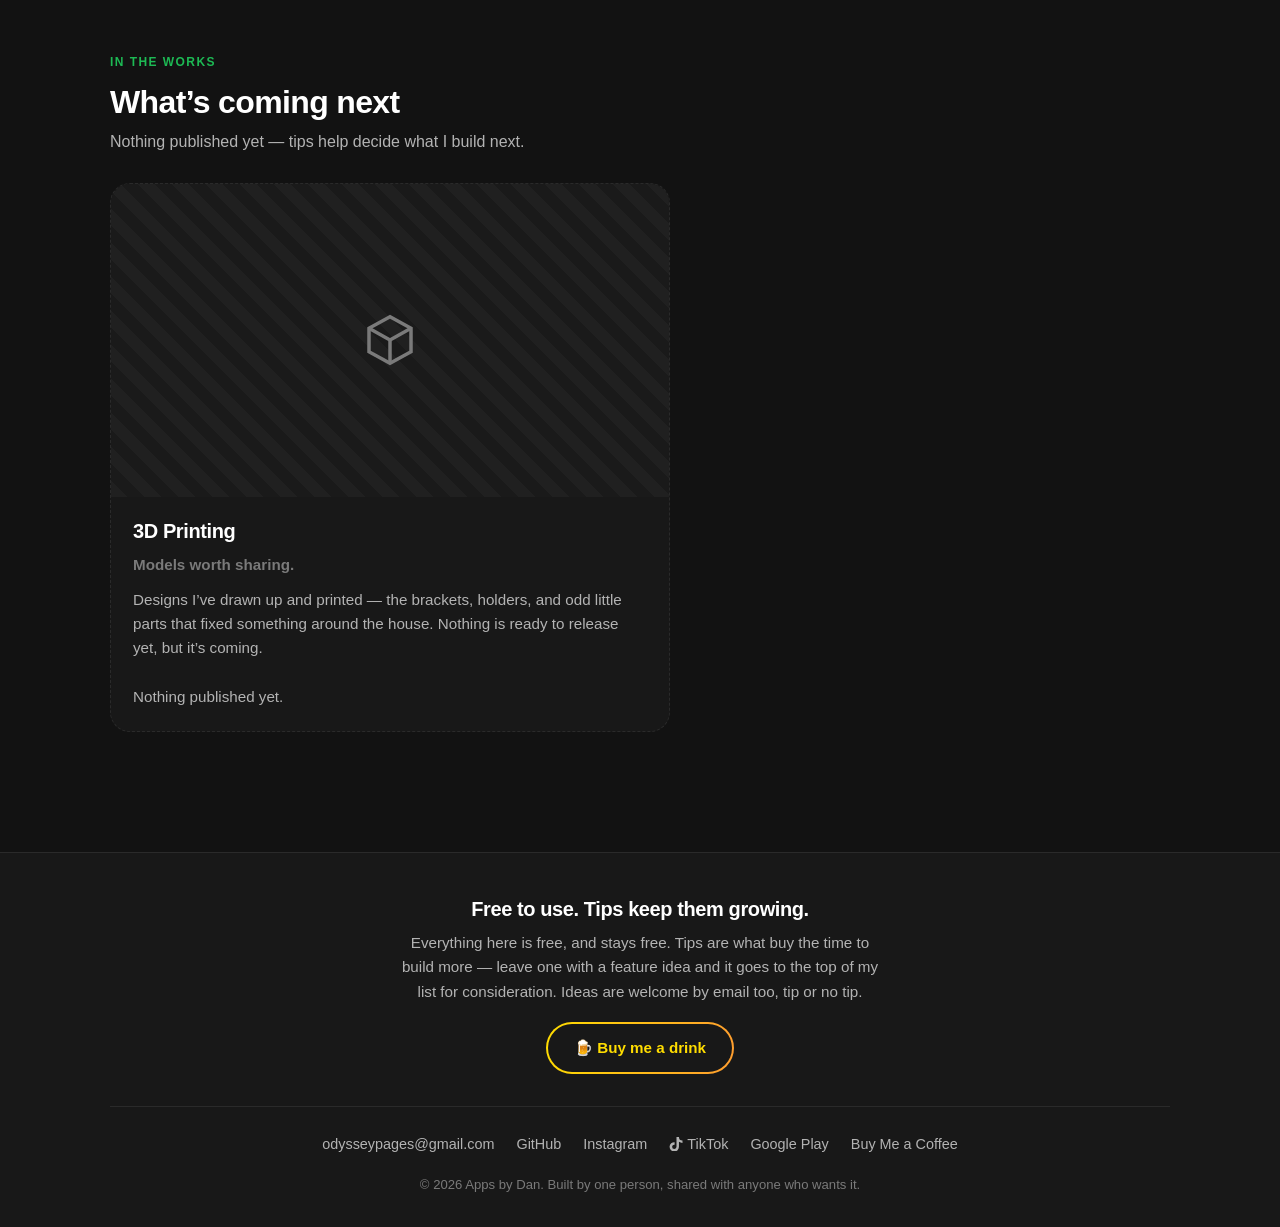
==== commit e1737656: "Publish Hedge and Harvest with home and games listings" ====
--- a/index.html
+++ b/index.html
@@ -6,12 +6,12 @@
   <script>document.documentElement.classList.remove("no-js");</script>
   <meta name="theme-color" content="#121212">
   <title>Apps by Dan &mdash; small, free apps and games</title>
-  <meta name="description" content="Free apps and games built by one person: play Gaga Pit Showdown in your browser, plus True Shuffle for Spotify, Manual Bridge for TRICARE manuals, and Pantry Logic on Google Play.">
+  <meta name="description" content="Free apps and games built by one person: play Hedge and Harvest and Gaga Pit Showdown in your browser, plus True Shuffle for Spotify, Manual Bridge for TRICARE manuals, and Pantry Logic on Google Play.">
 
   <meta property="og:type" content="website">
   <meta property="og:site_name" content="Apps by Dan">
   <meta property="og:title" content="Apps by Dan &mdash; small, free apps and games">
-  <meta property="og:description" content="Free apps and games built by one person: play Gaga Pit Showdown in your browser, plus True Shuffle for Spotify, Manual Bridge for TRICARE manuals, and Pantry Logic on Google Play.">
+  <meta property="og:description" content="Free apps and games built by one person: play Hedge and Harvest and Gaga Pit Showdown in your browser, plus True Shuffle for Spotify, Manual Bridge for TRICARE manuals, and Pantry Logic on Google Play.">
   <meta property="og:url" content="https://appsbydan.com/">
   <meta property="og:image" content="https://appsbydan.com/assets/img/pantry-logic-v2.jpg">
   <meta name="twitter:card" content="summary_large_image">
@@ -148,6 +148,32 @@
           <h2>Playable right now</h2>
           <p>No install, no account &mdash; it runs in the browser.</p>
         </div>
+      <div class="feature" id="hedge-and-harvest">
+        <div class="feature-media">
+          <picture>
+            <source srcset="assets/img/hedge-and-harvest.webp" type="image/webp">
+            <img src="assets/img/hedge-and-harvest.jpg" alt="Hedge and Harvest gameplay: a tractor carving a winding path through a field of corn"
+                 width="969" height="553" loading="lazy" decoding="async">
+          </picture>
+        </div>
+        <div class="feature-body">
+          <h3>Hedge and Harvest</h3>
+          <p class="card-tagline">Carve a little art. Grow a little adventure.</p>
+          <p>A cozy cornfield playground. Drive your tractor to carve pictures
+             and paths, then turn your creation into a maze and explore it as
+             a farm animal.</p>
+          <p>Choose a season, make your own maze or generate one, and export
+             a picture or an editable creation to share. Play with arrow keys,
+             WASD, dragging, or the on-screen controls &mdash; no install or account.</p>
+          <div class="feature-actions">
+            <a class="btn btn-primary" href="hedge-and-harvest/">Play in your browser</a>
+            <a class="btn btn-secondary" href="https://github.com/Crazyh1803/HedgeandHarvest"
+               target="_blank" rel="noopener">View source</a>
+          </div>
+          <p class="card-fineprint">Free to play. Your edits save in this browser;
+             export a creation file to keep a backup or share with a friend.</p>
+        </div>
+      </div>
       <div class="feature">
         <div class="feature-media">
           <picture>
--- a/assets/css/site.css
+++ b/assets/css/site.css
@@ -391,6 +391,7 @@
     border-radius: var(--radius-lg);
     overflow: hidden;
 }
+.feature + .feature { margin-top: 28px; }
 .feature-media img { width: 100%; height: auto; display: block; }
 
 .feature-body { padding: 24px 28px 28px; }
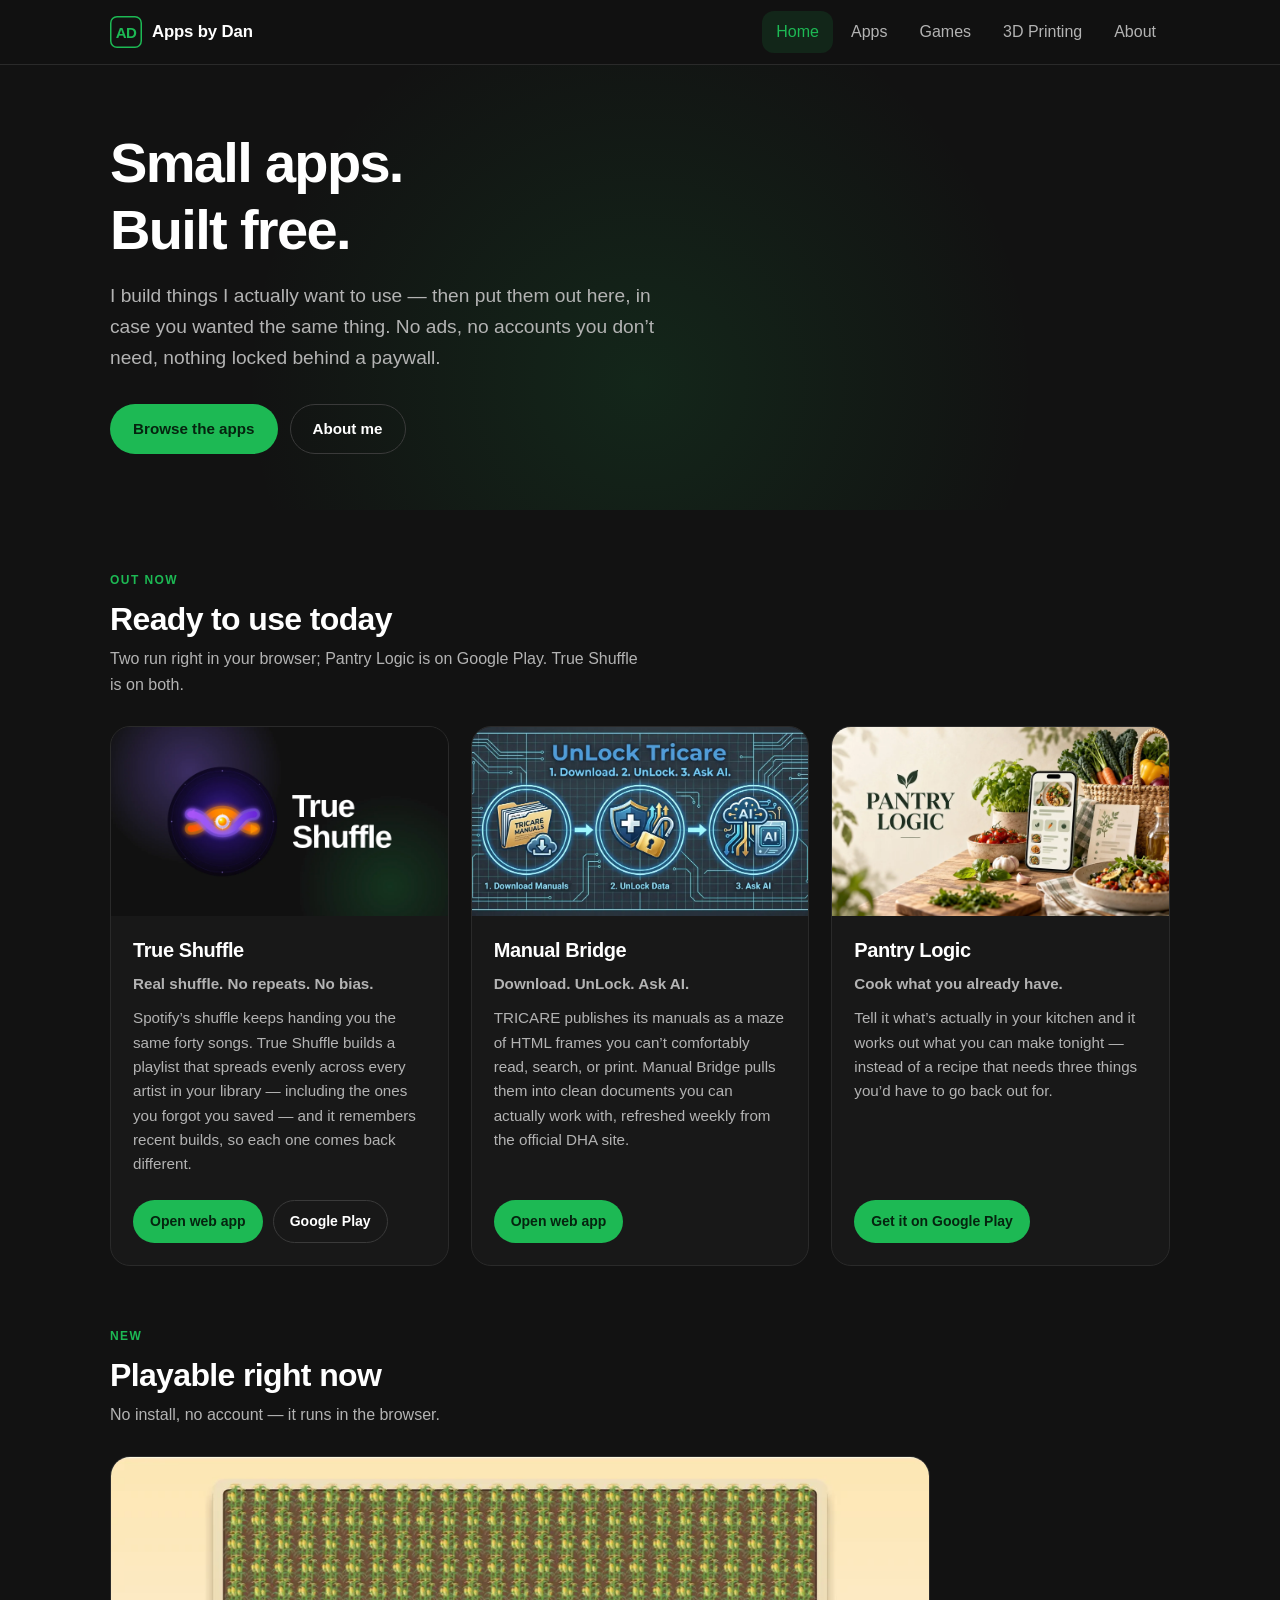
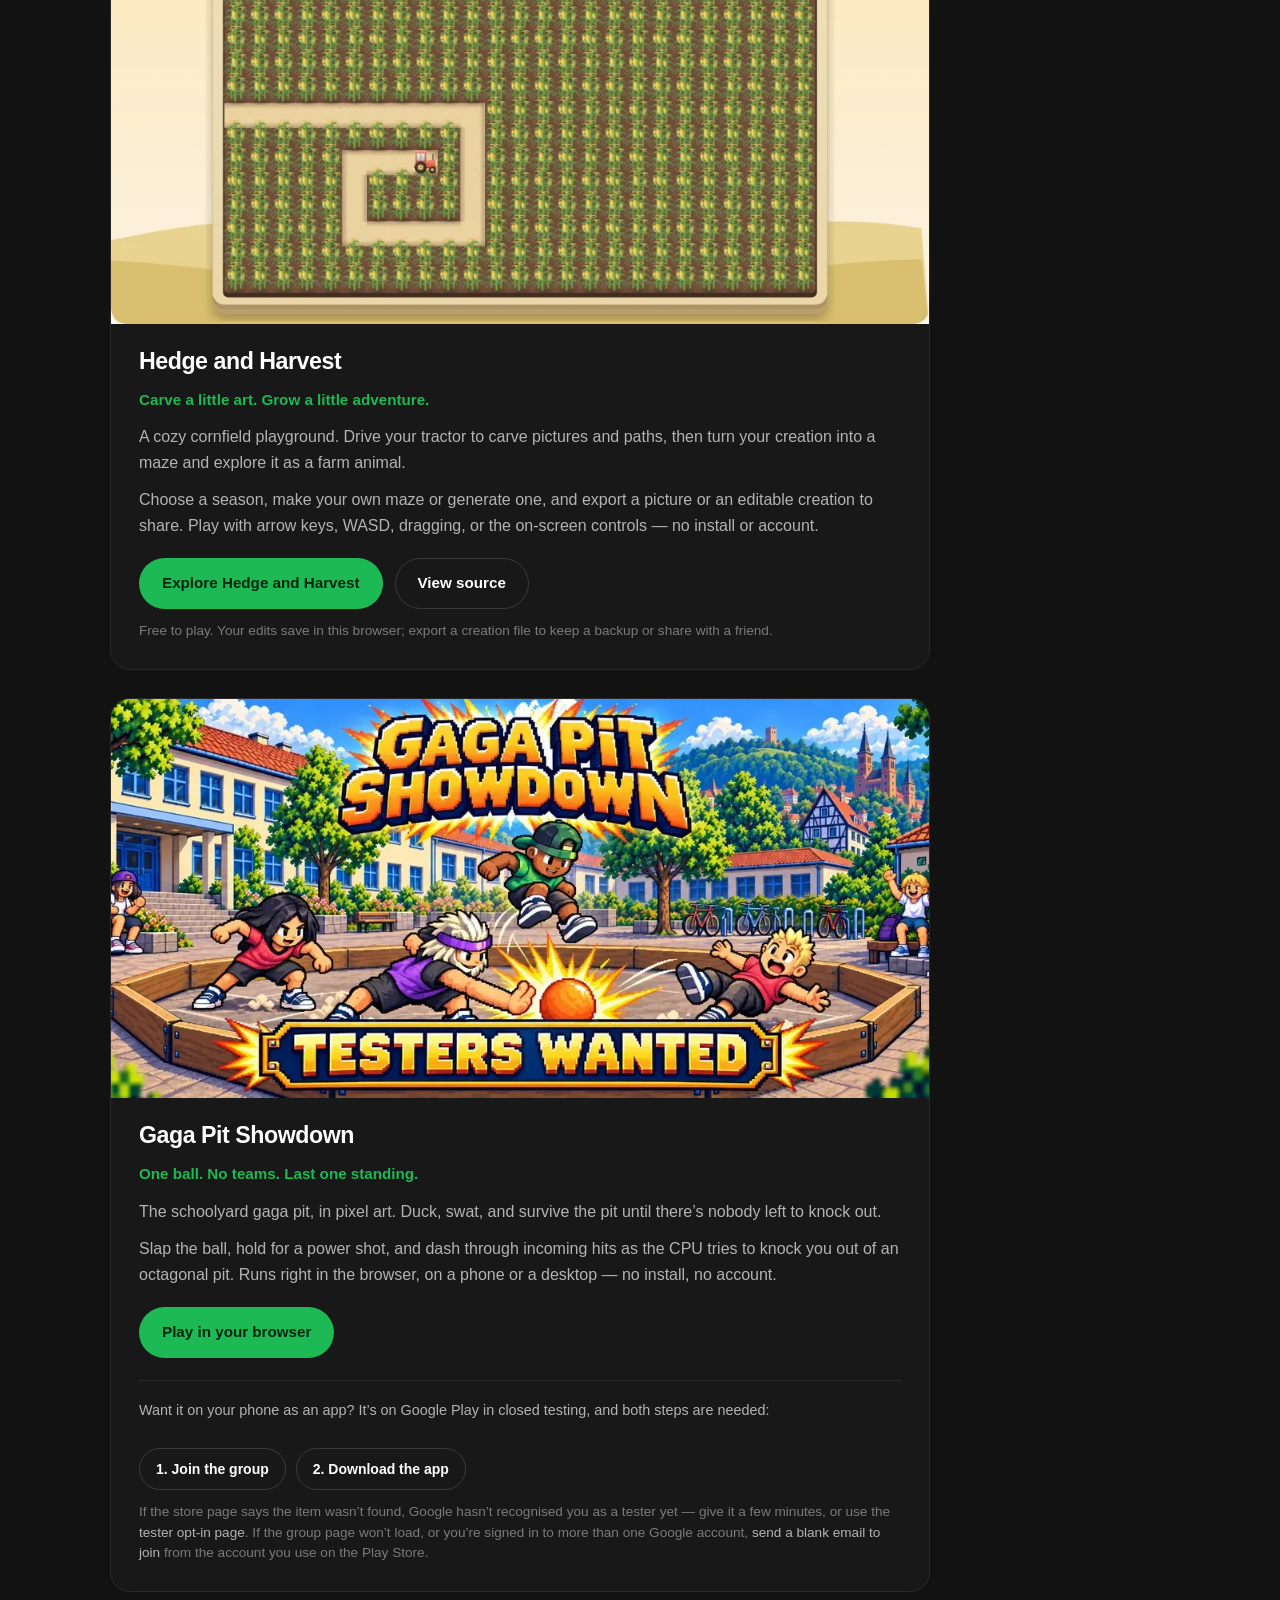
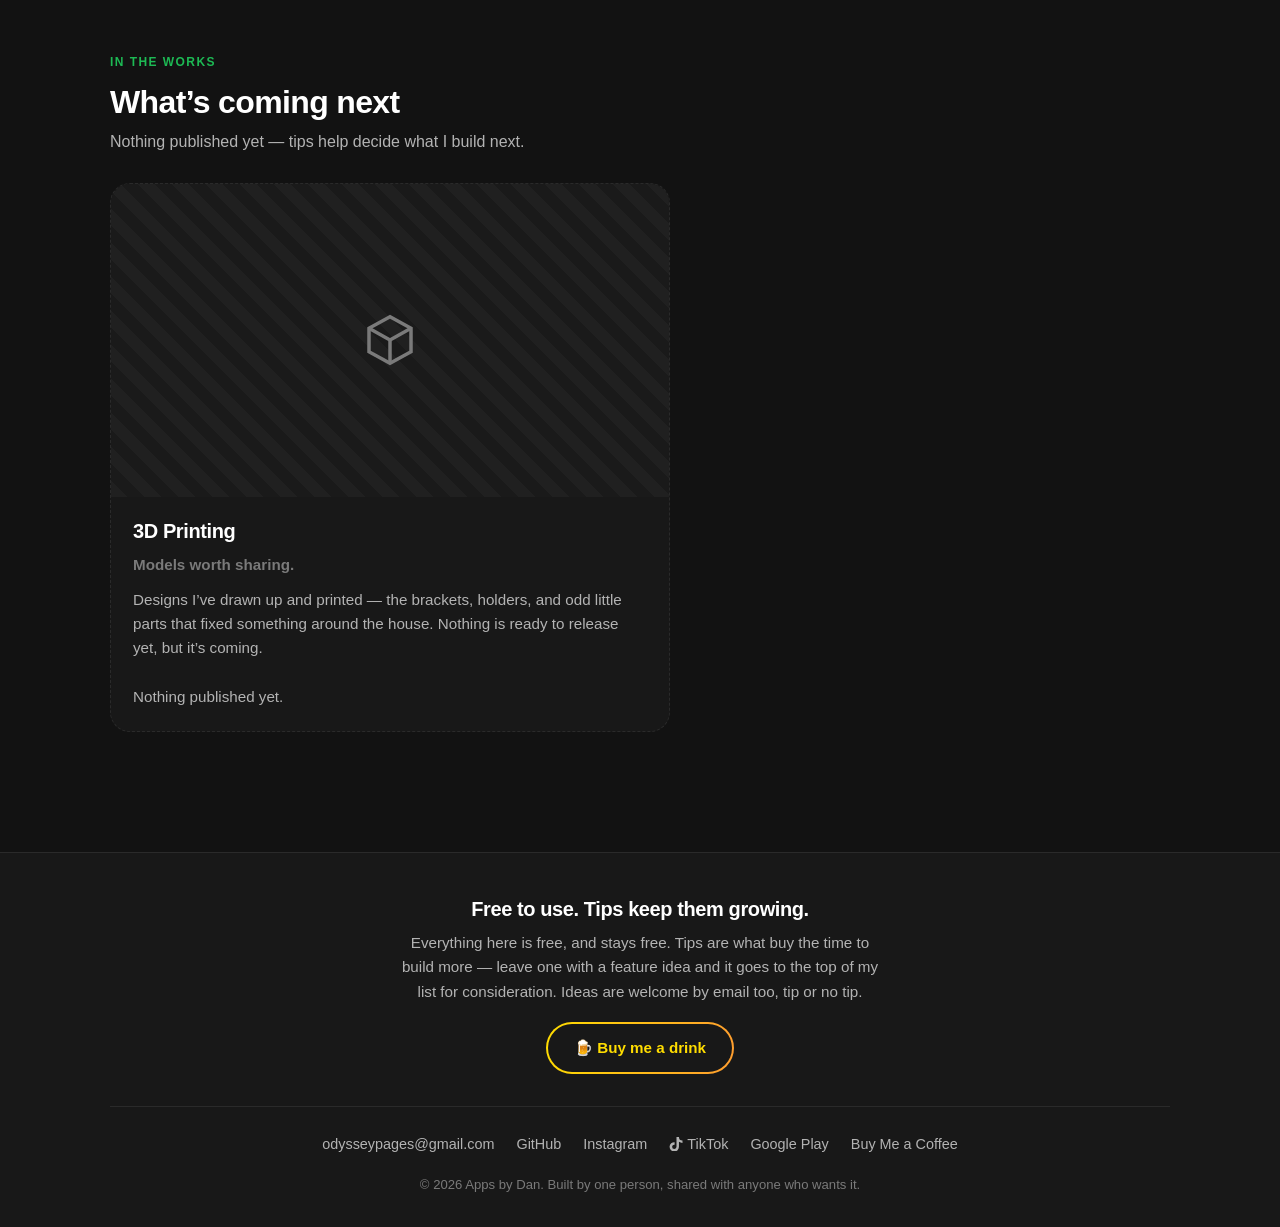
==== commit 6ec4c5d0: "Add Hedge and Harvest home, curated gallery and submission terms" ====
--- a/index.html
+++ b/index.html
@@ -166,7 +166,7 @@
              a picture or an editable creation to share. Play with arrow keys,
              WASD, dragging, or the on-screen controls &mdash; no install or account.</p>
           <div class="feature-actions">
-            <a class="btn btn-primary" href="hedge-and-harvest/">Play in your browser</a>
+            <a class="btn btn-primary" href="hedge-and-harvest.html">Explore Hedge and Harvest</a>
             <a class="btn btn-secondary" href="https://github.com/Crazyh1803/HedgeandHarvest"
                target="_blank" rel="noopener">View source</a>
           </div>
--- a/assets/css/site.css
+++ b/assets/css/site.css
@@ -529,3 +529,40 @@
     }
     .btn:hover, .card:hover, .btn-tip:hover { transform: none; }
 }
+
+/* Hedge and Harvest landing page and community gallery. */
+.harvest-eyebrow { color: #b9d990; text-transform: uppercase; letter-spacing: .12em; font-size: .78rem; font-weight: 700; margin-bottom: 14px; }
+.harvest-portals { display: grid; gap: 28px; align-items: stretch; }
+.harvest-portal { border: 1px solid var(--border-lit); border-radius: var(--radius-lg); overflow: hidden; background: var(--surface); }
+.harvest-portal h2 { font-size: clamp(1.5rem, 3vw, 2rem); margin-bottom: 18px; }
+.harvest-portal .card-body > p { margin-bottom: 18px; }
+.harvest-art { display: block; background: #334b2c; }
+.harvest-art img { width: 100%; height: auto; }
+.harvest-gallery-cover { display: flex; flex-direction: column; align-items: center; justify-content: center; aspect-ratio: 969 / 553; padding: 24px; text-align: center; color: #faf3cf; background: radial-gradient(ellipse at top, #53793c, #233d2a 75%); }
+.harvest-gallery-cover:hover { text-decoration: none; background-color: #334b2c; }
+.harvest-cover-grid { font-size: clamp(1.2rem, 3vw, 2rem); line-height: 1.2; margin-bottom: 18px; }
+.harvest-cover-title { font: 700 clamp(1.5rem, 4vw, 2.5rem)/1.05 Georgia, serif; }
+.harvest-cover-note { font-size: .8rem; margin-top: 18px; color: #d5e5bc; }
+.harvest-empty { border: 1px dashed var(--border-lit); border-radius: var(--radius-lg); padding: 48px 24px; text-align: center; color: var(--text-muted); }
+.harvest-empty > span { font-size: 2.5rem; }
+.harvest-empty h3 { color: var(--text); margin: 12px 0; }
+.harvest-submission { max-width: 780px; }
+.harvest-submission h2 { margin-bottom: 24px; }
+.harvest-steps { padding-left: 24px; margin-bottom: 24px; }
+.harvest-steps li { padding-left: 8px; margin-bottom: 16px; color: var(--text-muted); }
+.harvest-submission .card-fineprint { margin-top: 16px; }
+.harvest-guidelines { margin-top: 32px; padding: 24px; background: var(--surface-2); border-radius: var(--radius); }
+.harvest-guidelines p { color: var(--text-muted); margin-top: 14px; }
+@media (min-width: 760px) { .harvest-portals { grid-template-columns: 1.2fr 1fr; } .harvest-gallery-cover { aspect-ratio: auto; min-height: 260px; } }
+.harvest-upload-note[hidden], .harvest-empty[hidden], #creation-form-link[hidden] { display: none; }
+.harvest-upload-note { margin-top: 24px; padding: 20px; background: var(--surface-2); border-radius: var(--radius); }
+#creation-form-link { margin-bottom: 16px; }
+.harvest-agreement { display: flex; align-items: flex-start; gap: 12px; margin-top: 20px; }
+.harvest-agreement input { flex: 0 0 auto; width: 20px; height: 20px; margin-top: 4px; accent-color: var(--accent); }
+#creation-form-link[aria-disabled="true"] { opacity: .5; cursor: not-allowed; }
+.harvest-rules { max-width: 800px; }
+.harvest-rules h2 { margin: 36px 0 16px; font-size: 1.45rem; }
+.harvest-rules h2:first-child { margin-top: 0; }
+.harvest-rules p, .harvest-rules ul { margin: 16px 0; color: var(--text-muted); }
+.harvest-rules ul { padding-left: 24px; }
+.harvest-rules li { margin: 10px 0; }
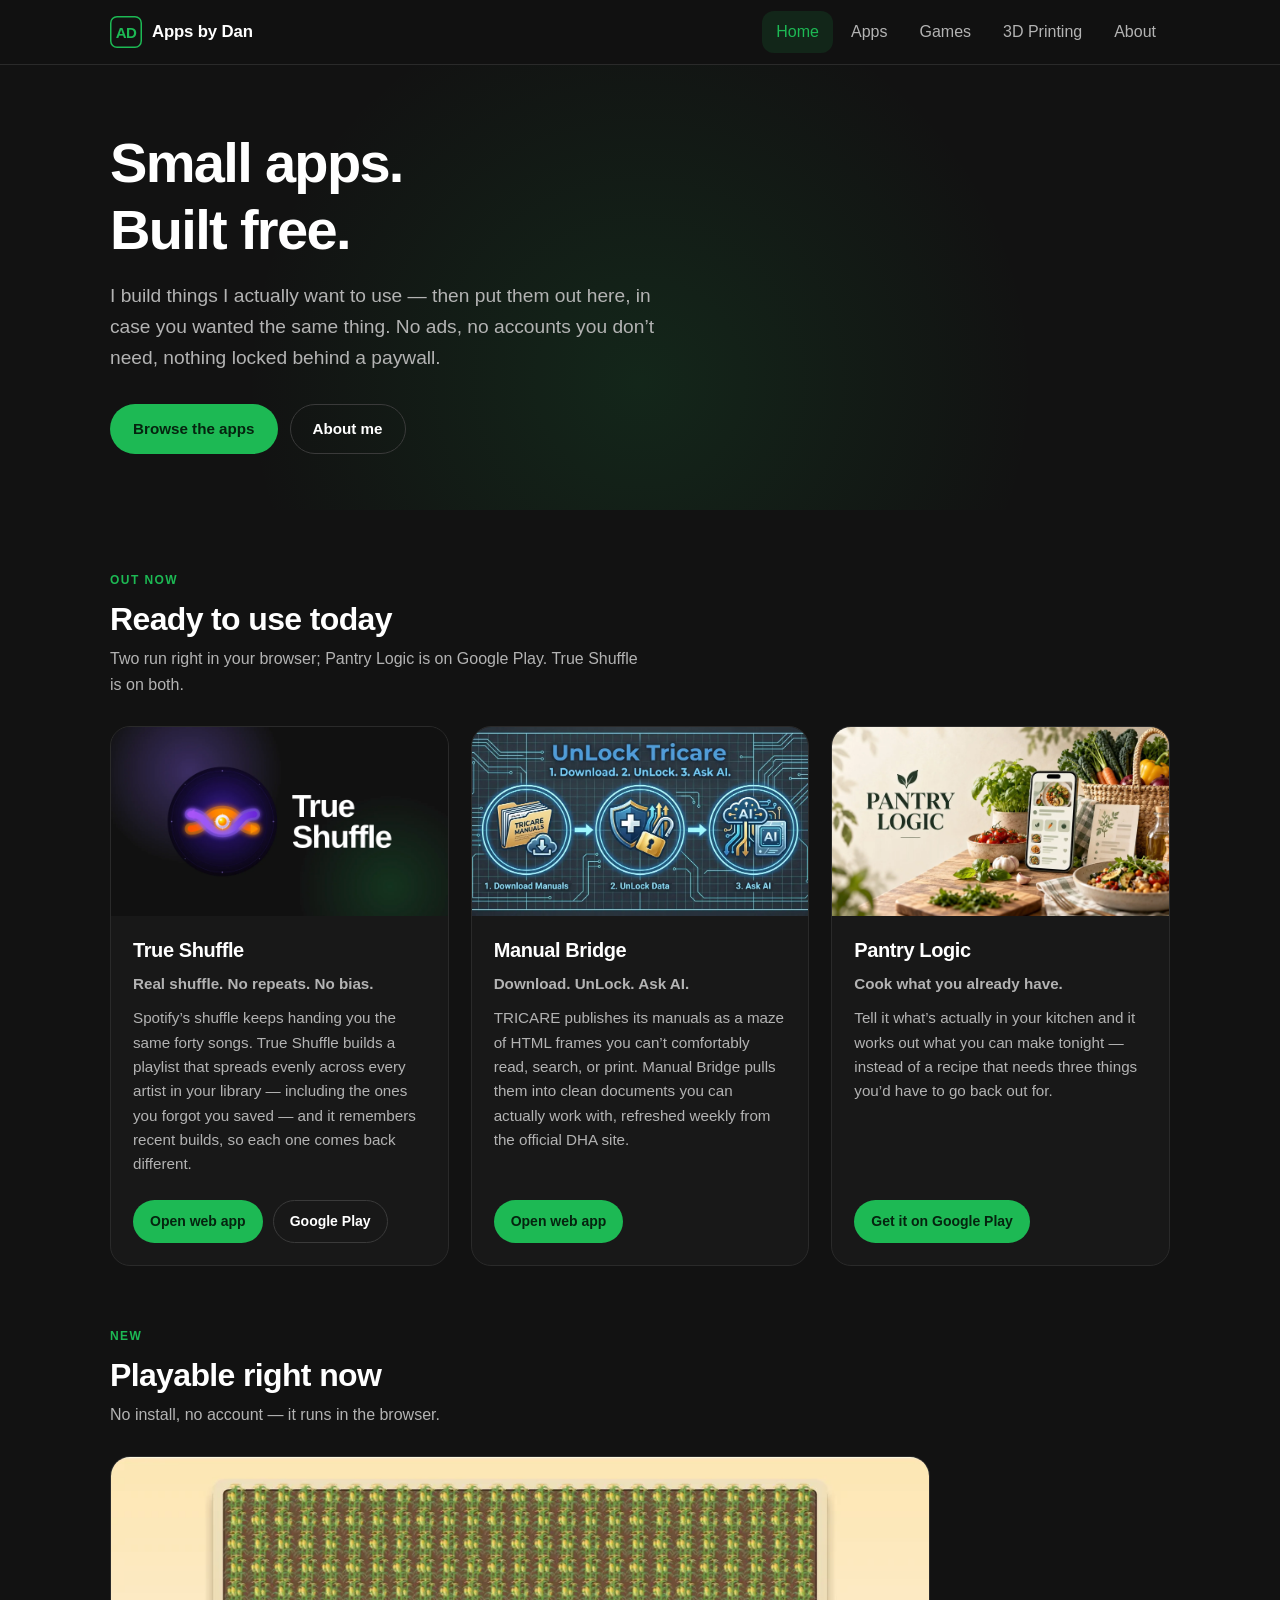
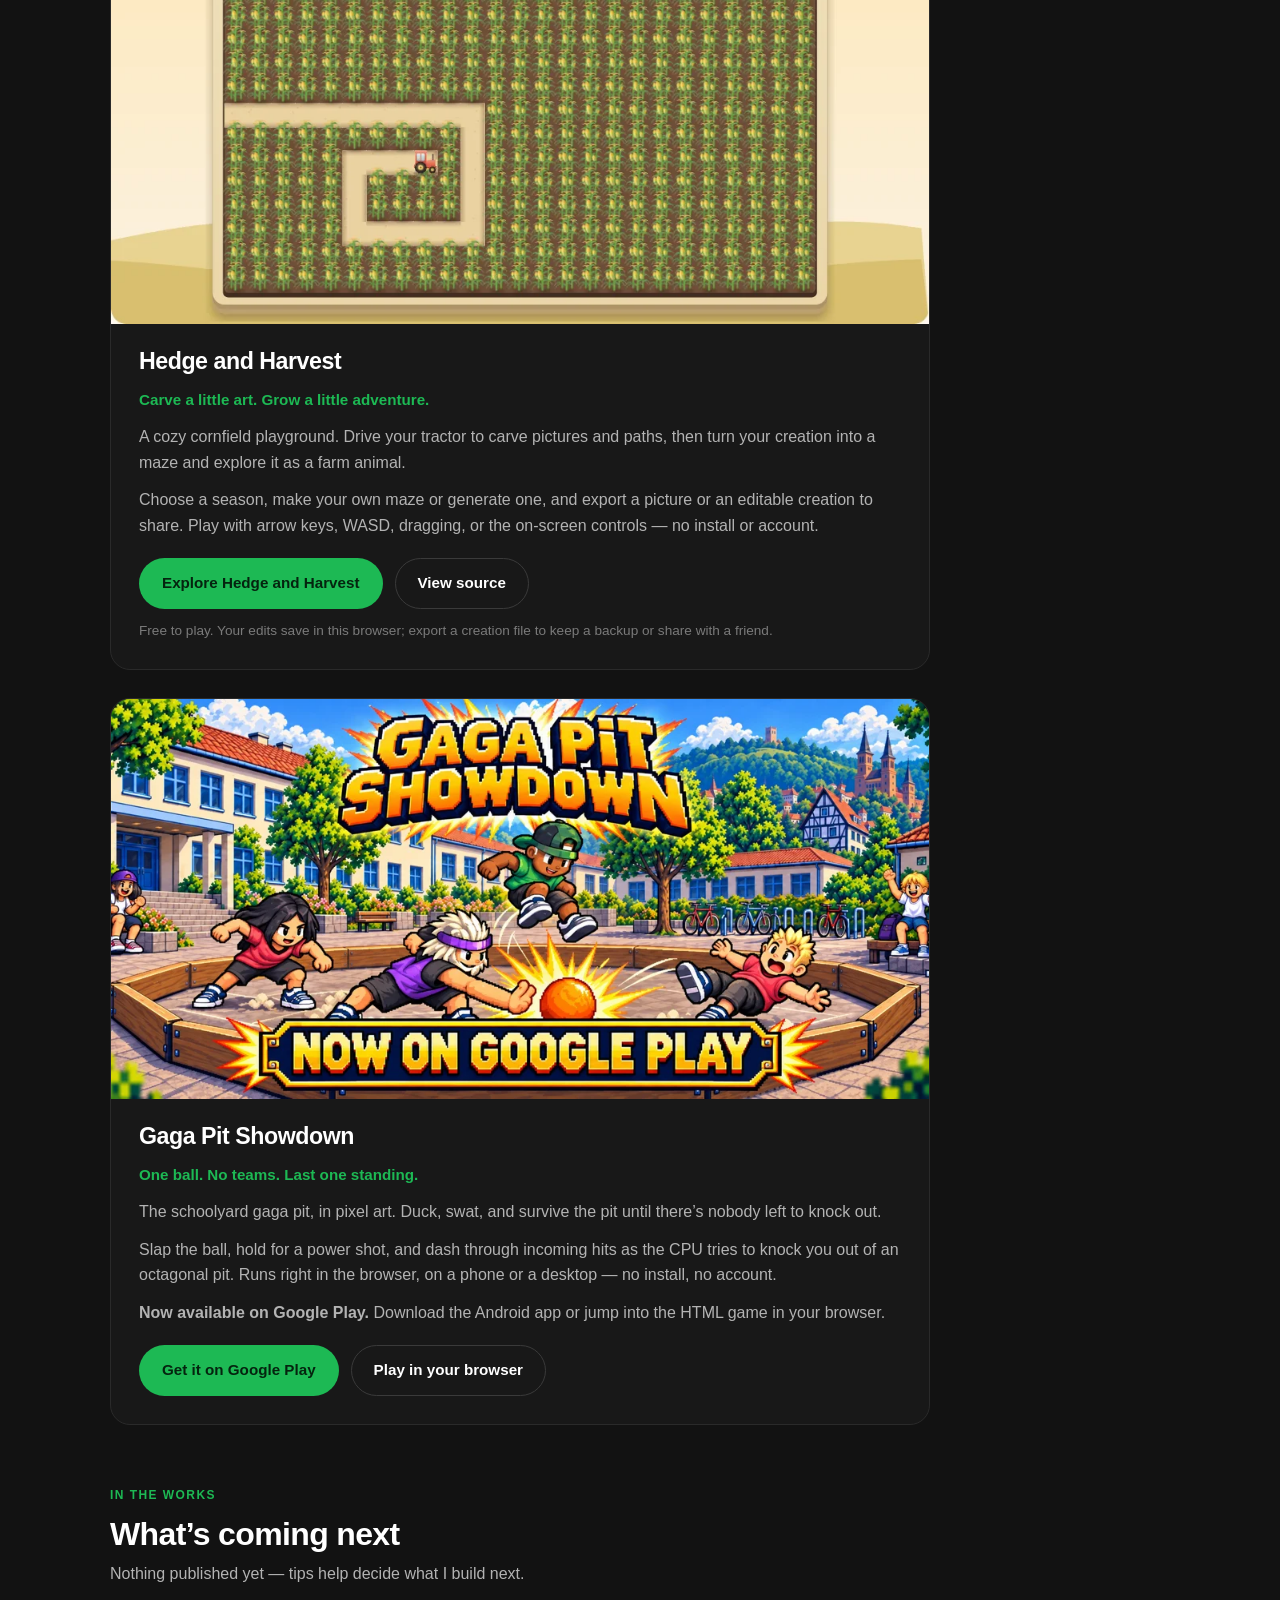
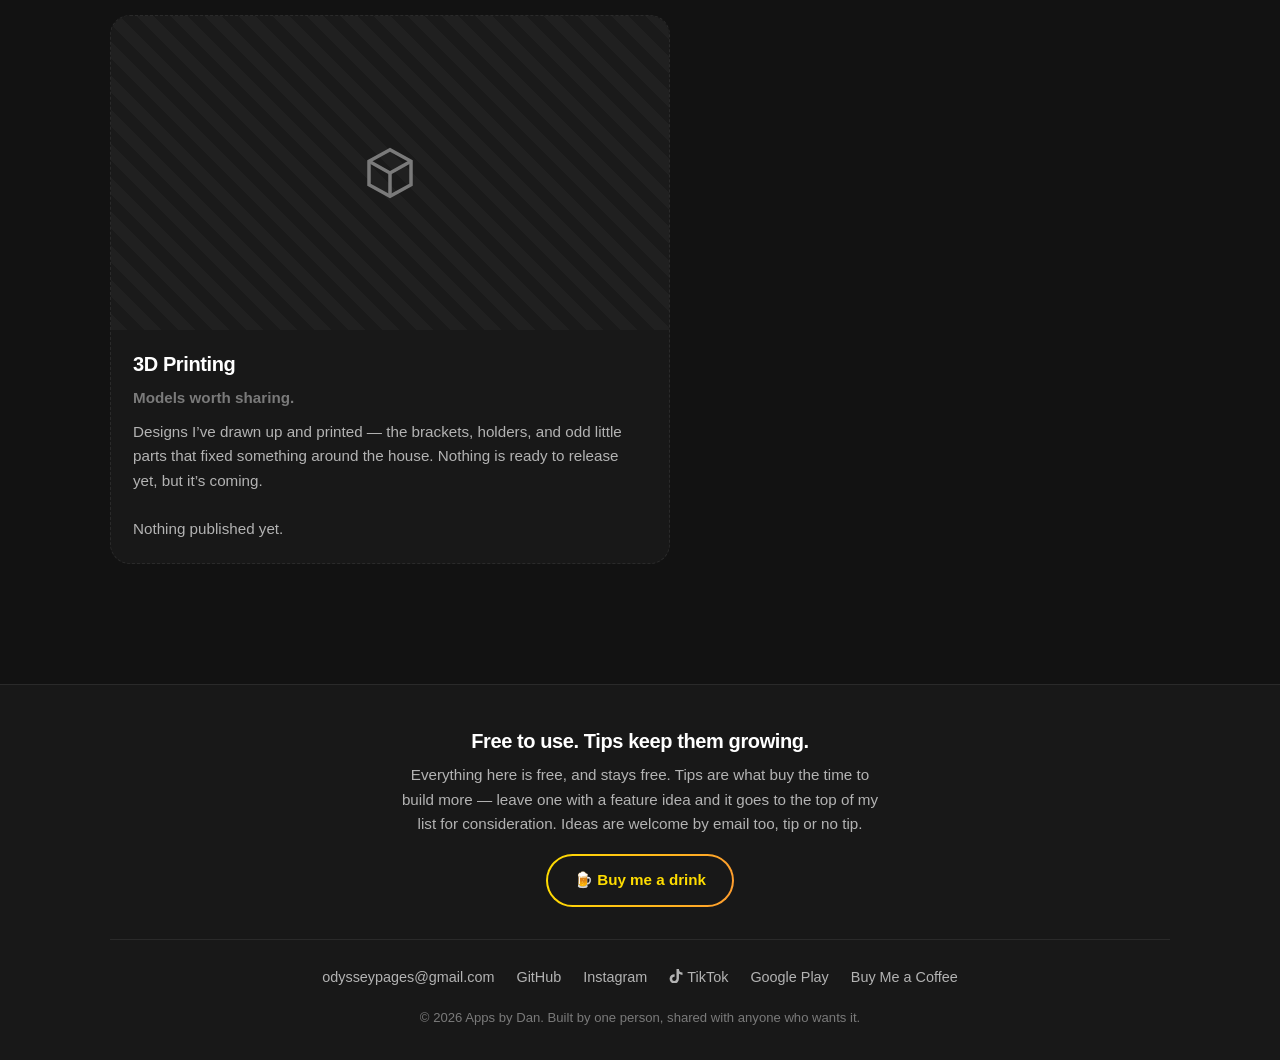
==== commit 197ef075: "Announce Gaga Pit Showdown Google Play release" ====
--- a/index.html
+++ b/index.html
@@ -177,9 +177,9 @@
       <div class="feature">
         <div class="feature-media">
           <picture>
-            <source srcset="assets/img/gaga-pit-showdown-v2.webp" type="image/webp">
-            <img src="assets/img/gaga-pit-showdown-v2.jpg" alt="Gaga Pit Showdown - pixel-art kids diving and dodging a ball inside a wooden gaga pit on a schoolyard"
-                 width="1024" height="500" loading="lazy" decoding="async">
+            <source srcset="assets/img/gaga-pit-showdown-v3.webp" type="image/webp">
+            <img src="assets/img/gaga-pit-showdown-v3.jpg" alt="Gaga Pit Showdown — pixel-art schoolyard action, now on Google Play"
+                 width="1023" height="500" loading="lazy" decoding="async">
           </picture>
         </div>
         <div class="feature-body">
@@ -191,29 +191,13 @@
              hits as the CPU tries to knock you out of an octagonal pit. Runs
              right in the browser, on a phone or a desktop &mdash; no install,
              no account.</p>
+          <p><strong>Now available on Google Play.</strong> Download the Android
+             app or jump into the HTML game in your browser.</p>
           <div class="feature-actions">
-            <a class="btn btn-primary" href="https://crazyh1803.github.io/Gagaball/"
+            <a class="btn btn-primary" href="https://play.google.com/store/apps/details?id=com.appsbydan.gagapitshowdown&amp;pcampaignid=web_share"
+               target="_blank" rel="noopener" data-goatcounter-click="out-gaga-play">Get it on Google Play</a>
+            <a class="btn btn-secondary" href="https://crazyh1803.github.io/Gagaball/"
                target="_blank" rel="noopener" data-goatcounter-click="out-gaga-web">Play in your browser</a>
-          </div>
-
-          <div class="feature-sub">
-            <p class="feature-sub-label">Want it on your phone as an app? It&rsquo;s
-               on Google Play in closed testing, and both steps are needed:</p>
-            <div class="card-actions">
-              <a class="btn btn-secondary btn-sm" href="https://groups.google.com/g/gagaballtesters"
-                 target="_blank" rel="noopener" data-goatcounter-click="out-gaga-group">1. Join the group</a>
-              <a class="btn btn-secondary btn-sm" href="https://play.google.com/store/apps/details?id=com.appsbydan.gagapitshowdown"
-                 target="_blank" rel="noopener" data-goatcounter-click="out-gaga-play">2. Download the app</a>
-            </div>
-            <p class="card-fineprint">If the store page says the item wasn&rsquo;t
-               found, Google hasn&rsquo;t recognised you as a tester yet &mdash; give
-               it a few minutes, or use the
-               <a href="https://play.google.com/apps/testing/com.appsbydan.gagapitshowdown"
-                  target="_blank" rel="noopener" data-goatcounter-click="out-gaga-optin">tester opt-in page</a>.
-               If the group page won&rsquo;t load, or you&rsquo;re signed in to more
-               than one Google account,
-               <a href="mailto:gagaballtesters+subscribe@googlegroups.com">send a
-               blank email to join</a> from the account you use on the Play Store.</p>
           </div>
         </div>
       </div>
--- a/assets/css/site.css
+++ b/assets/css/site.css
@@ -450,6 +450,26 @@
 .about-copy > * + * { margin-top: 16px; }
 .about-copy p { color: var(--text-muted); }
 .about-copy strong { color: var(--text); font-weight: 600; }
+
+/* ── Collaboration open call ────────────────────────────────────────────── */
+.collaborate {
+    max-width: 820px;
+    padding: clamp(20px, 4vw, 36px);
+    background: var(--surface);
+    border: 1px solid var(--border-lit);
+    border-top: 3px solid var(--accent);
+    border-radius: var(--radius-lg);
+}
+.collaborate h2 { font-size: clamp(1.5rem, 4vw, 2rem); max-width: 28ch; }
+.collaborate p { color: var(--text-muted); margin-top: 16px; max-width: 65ch; }
+.collaborate strong { color: var(--text); font-weight: 600; }
+.collaborate-terms {
+    padding-left: 22px;
+    margin: 24px 0;
+    color: var(--text-muted);
+}
+.collaborate-terms li + li { margin-top: 12px; }
+.collaborate .btn { max-width: 100%; text-align: center; }
 
 /* ── Footer ─────────────────────────────────────────────────────────────── */
 .site-footer {
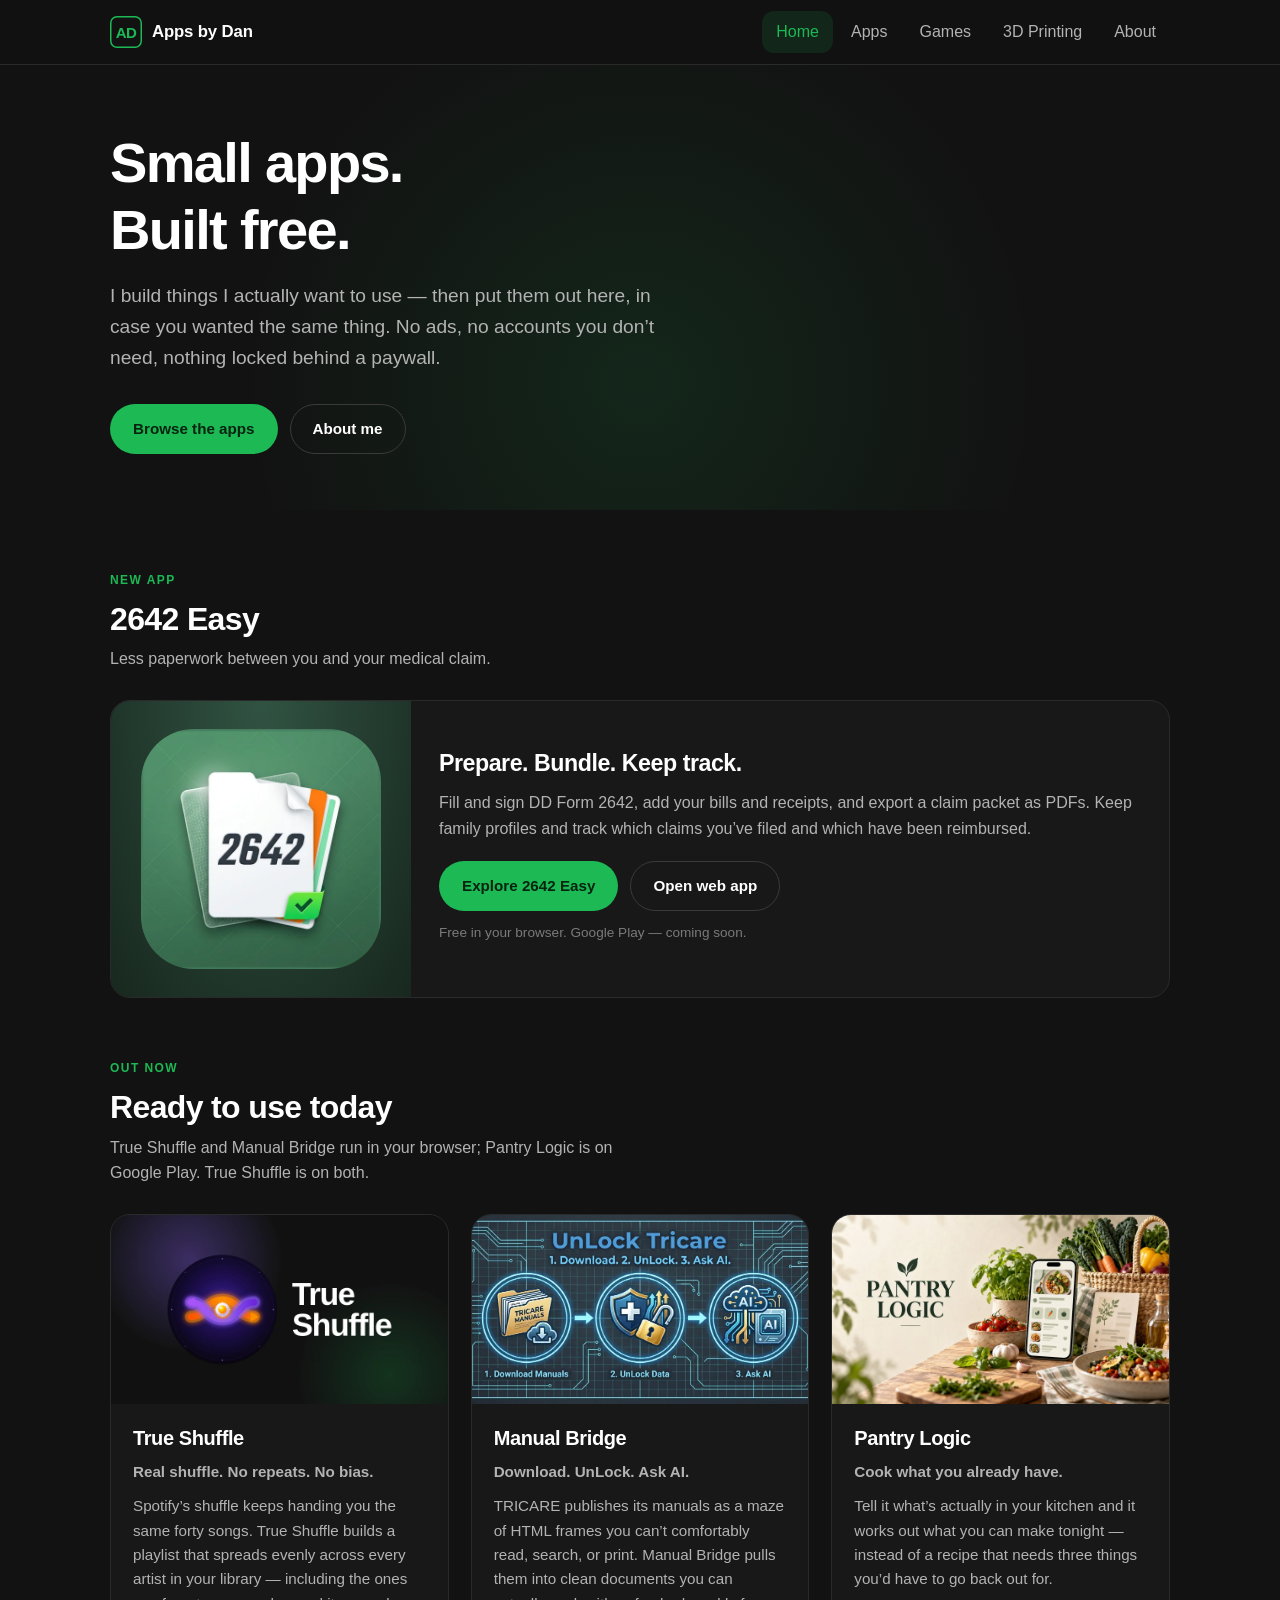
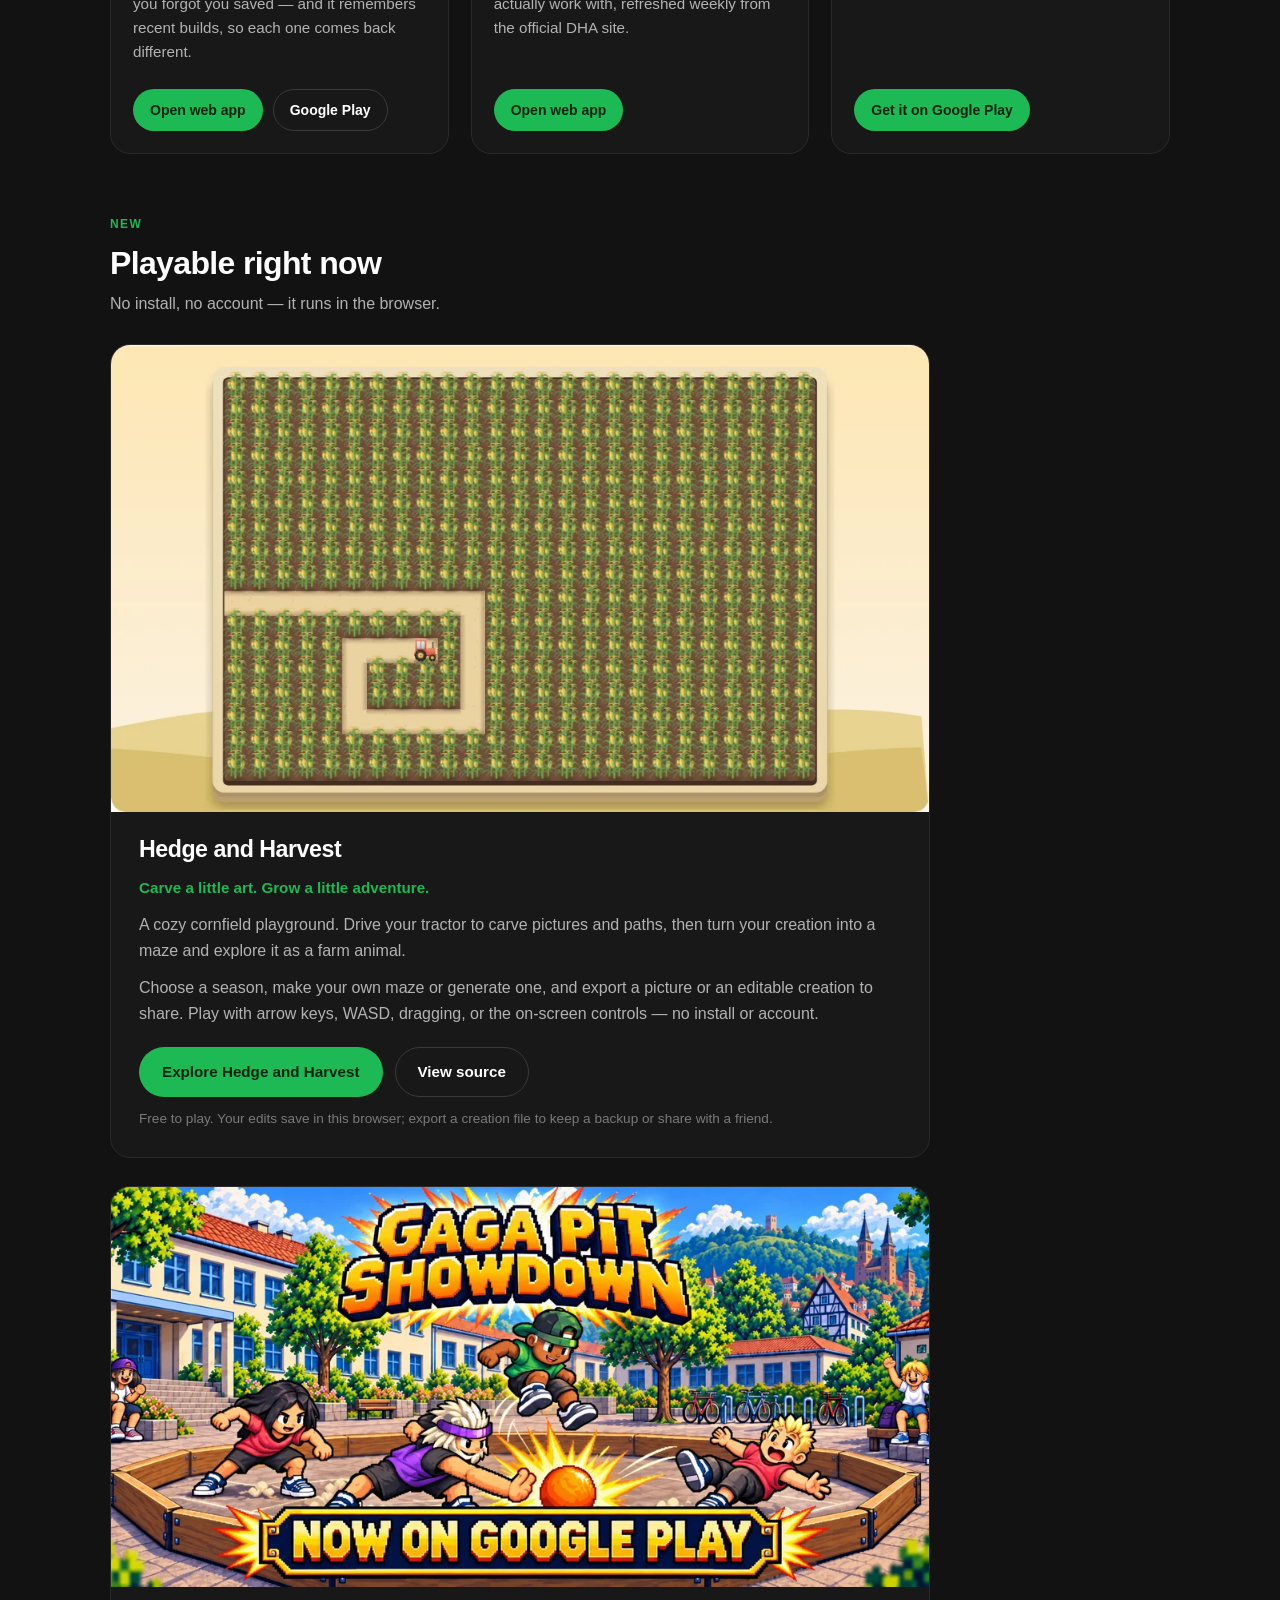
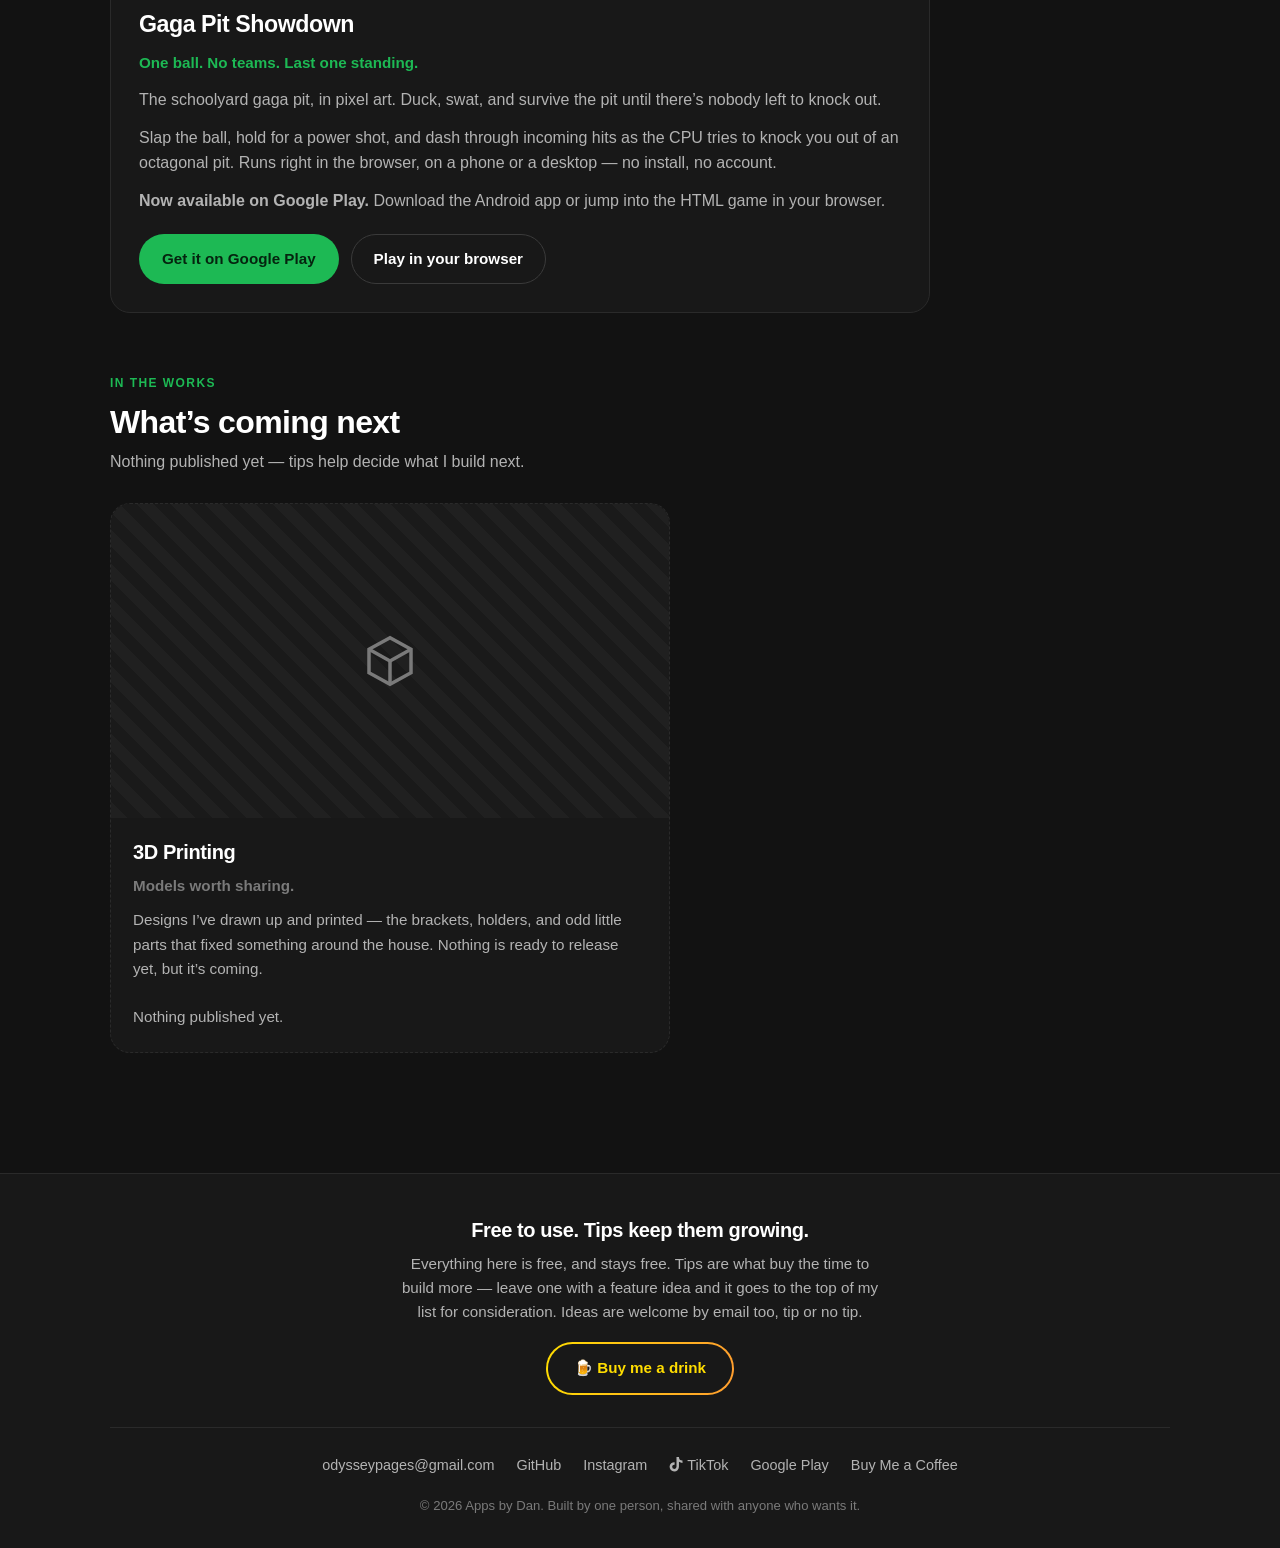
==== commit 6c823b55: "Add 2642 Easy app page and listings" ====
--- a/index.html
+++ b/index.html
@@ -6,12 +6,12 @@
   <script>document.documentElement.classList.remove("no-js");</script>
   <meta name="theme-color" content="#121212">
   <title>Apps by Dan &mdash; small, free apps and games</title>
-  <meta name="description" content="Free apps and games built by one person: play Hedge and Harvest and Gaga Pit Showdown in your browser, plus True Shuffle for Spotify, Manual Bridge for TRICARE manuals, and Pantry Logic on Google Play.">
+  <meta name="description" content="Free apps and games built by one person: play Hedge and Harvest and Gaga Pit Showdown in your browser, plus 2642 Easy for medical claim packets, True Shuffle for Spotify, Manual Bridge for TRICARE manuals, and Pantry Logic on Google Play.">
 
   <meta property="og:type" content="website">
   <meta property="og:site_name" content="Apps by Dan">
   <meta property="og:title" content="Apps by Dan &mdash; small, free apps and games">
-  <meta property="og:description" content="Free apps and games built by one person: play Hedge and Harvest and Gaga Pit Showdown in your browser, plus True Shuffle for Spotify, Manual Bridge for TRICARE manuals, and Pantry Logic on Google Play.">
+  <meta property="og:description" content="Free apps and games built by one person: play Hedge and Harvest and Gaga Pit Showdown in your browser, plus 2642 Easy for medical claim packets, True Shuffle for Spotify, Manual Bridge for TRICARE manuals, and Pantry Logic on Google Play.">
   <meta property="og:url" content="https://appsbydan.com/">
   <meta property="og:image" content="https://appsbydan.com/assets/img/pantry-logic-v2.jpg">
   <meta name="twitter:card" content="summary_large_image">
@@ -64,9 +64,38 @@
     <section class="section">
       <div class="wrap">
         <div class="section-head">
+          <span class="eyebrow">New app</span>
+          <h2>2642 Easy</h2>
+          <p>Less paperwork between you and your medical claim.</p>
+        </div>
+        <article class="feature easy2642-feature">
+          <a class="easy2642-art" href="2642-easy.html" aria-label="Explore 2642 Easy">
+            <picture>
+              <source srcset="assets/img/easy2642-icon.webp" type="image/webp">
+              <img src="assets/img/easy2642-icon.jpg" alt="2642 Easy app icon: a stack of claim documents marked 2642 with a green check" width="512" height="512" decoding="async">
+            </picture>
+          </a>
+          <div class="feature-body">
+            <h3>Prepare. Bundle. Keep track.</h3>
+            <p>Fill and sign DD Form 2642, add your bills and receipts, and export
+               a claim packet as PDFs. Keep family profiles and track which claims
+               you&rsquo;ve filed and which have been reimbursed.</p>
+            <div class="feature-actions">
+              <a class="btn btn-primary" href="2642-easy.html">Explore 2642 Easy</a>
+              <a class="btn btn-secondary" href="https://crazyh1803.github.io/Easy2642/" target="_blank" rel="noopener" data-goatcounter-click="out-easy2642-web">Open web app</a>
+            </div>
+            <p class="card-fineprint">Free in your browser. Google Play &mdash; coming soon.</p>
+          </div>
+        </article>
+      </div>
+    </section>
+
+    <section class="section">
+      <div class="wrap">
+        <div class="section-head">
           <span class="eyebrow">Out now</span>
           <h2>Ready to use today</h2>
-          <p>Two run right in your browser; Pantry Logic is on Google Play.
+          <p>True Shuffle and Manual Bridge run in your browser; Pantry Logic is on Google Play.
              True Shuffle is on both.</p>
         </div>
         <div class="grid">
--- a/assets/css/site.css
+++ b/assets/css/site.css
@@ -586,3 +586,14 @@
 .harvest-rules p, .harvest-rules ul { margin: 16px 0; color: var(--text-muted); }
 .harvest-rules ul { padding-left: 24px; }
 .harvest-rules li { margin: 10px 0; }
+
+/* 2642 Easy uses the published app icon, shown uncropped. */
+.easy2642-feature { max-width: none; }
+.easy2642-art { display: grid; place-items: center; padding: 28px; background: radial-gradient(ellipse at top, #315342, #18281f); }
+.easy2642-art img { display: block; width: 100%; max-width: 240px; height: auto; border-radius: 22%; }
+.easy2642-availability { margin-top: 20px; color: var(--text-muted); font-size: .95rem; }
+.easy2642-availability span { padding: 0 6px; }
+@media (min-width: 760px) {
+    .easy2642-feature { display: grid; grid-template-columns: 300px 1fr; align-items: center; }
+    .easy2642-art { align-self: stretch; }
+}
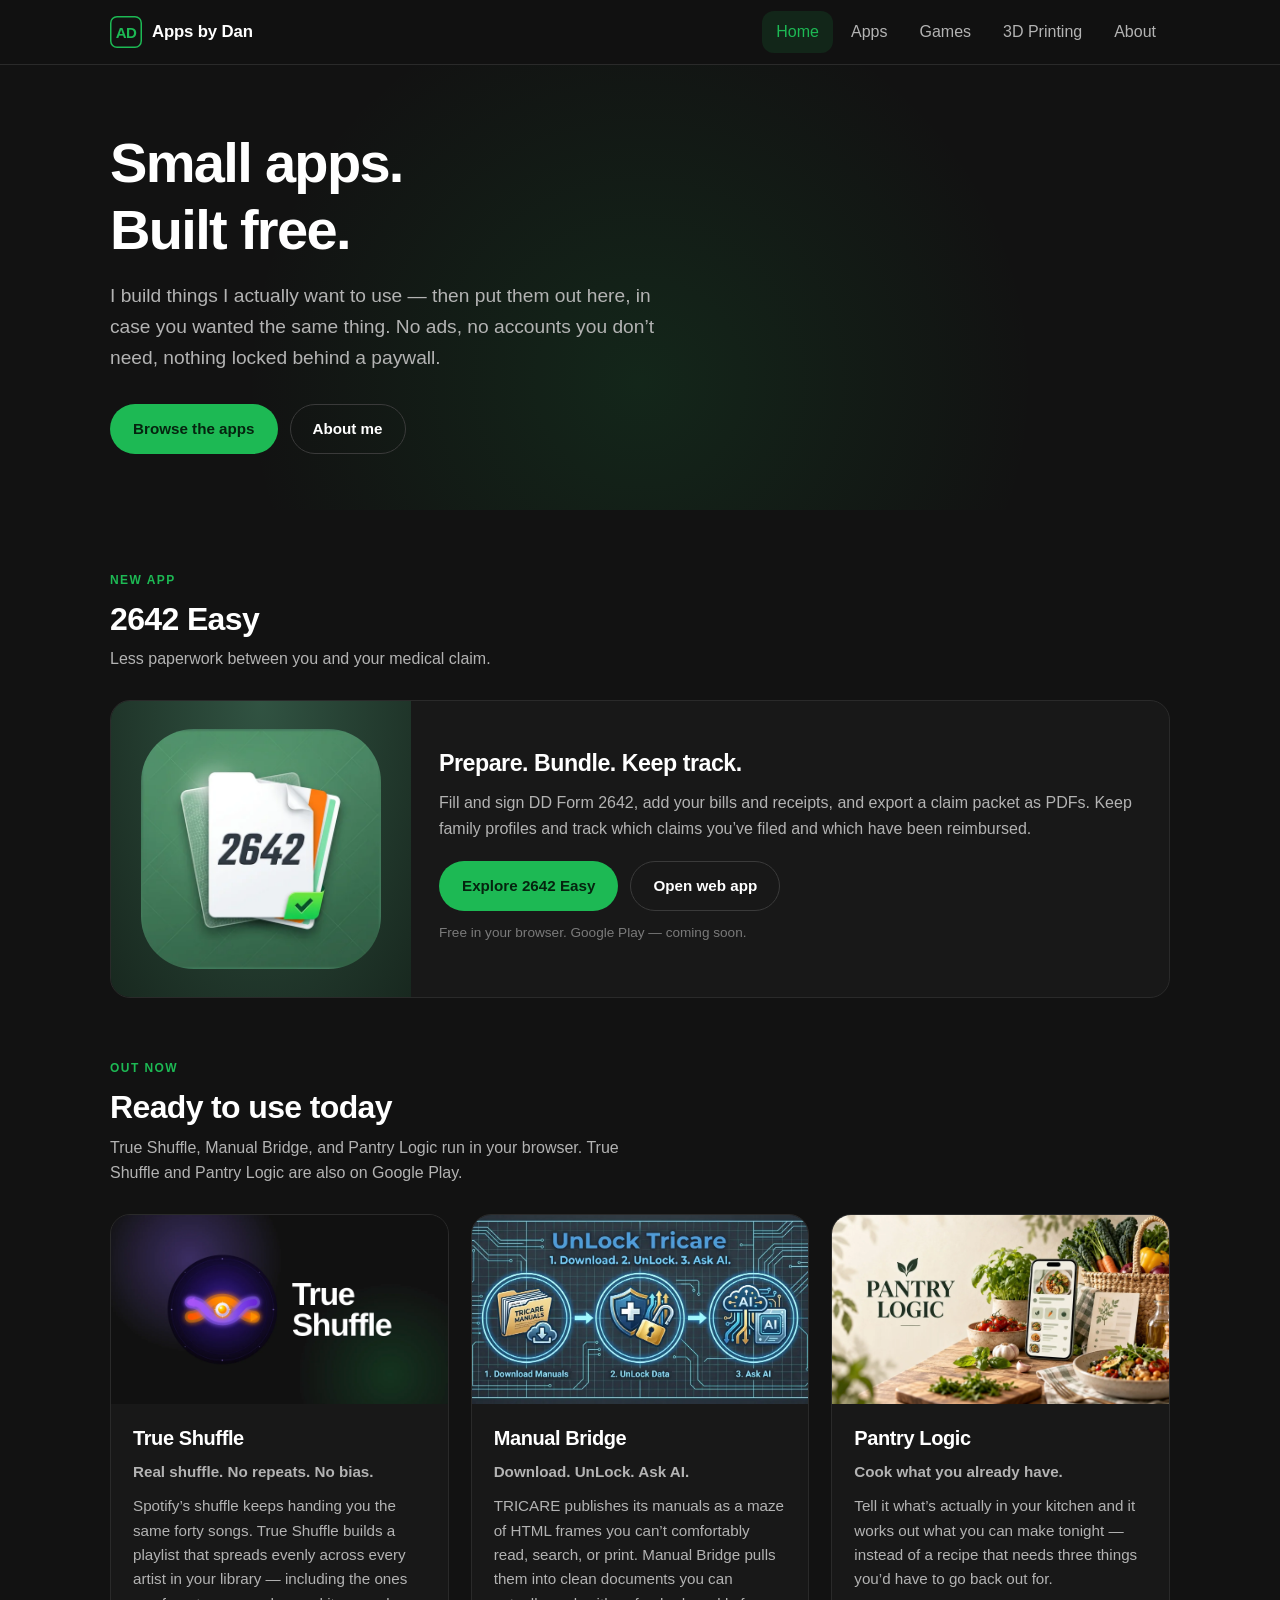
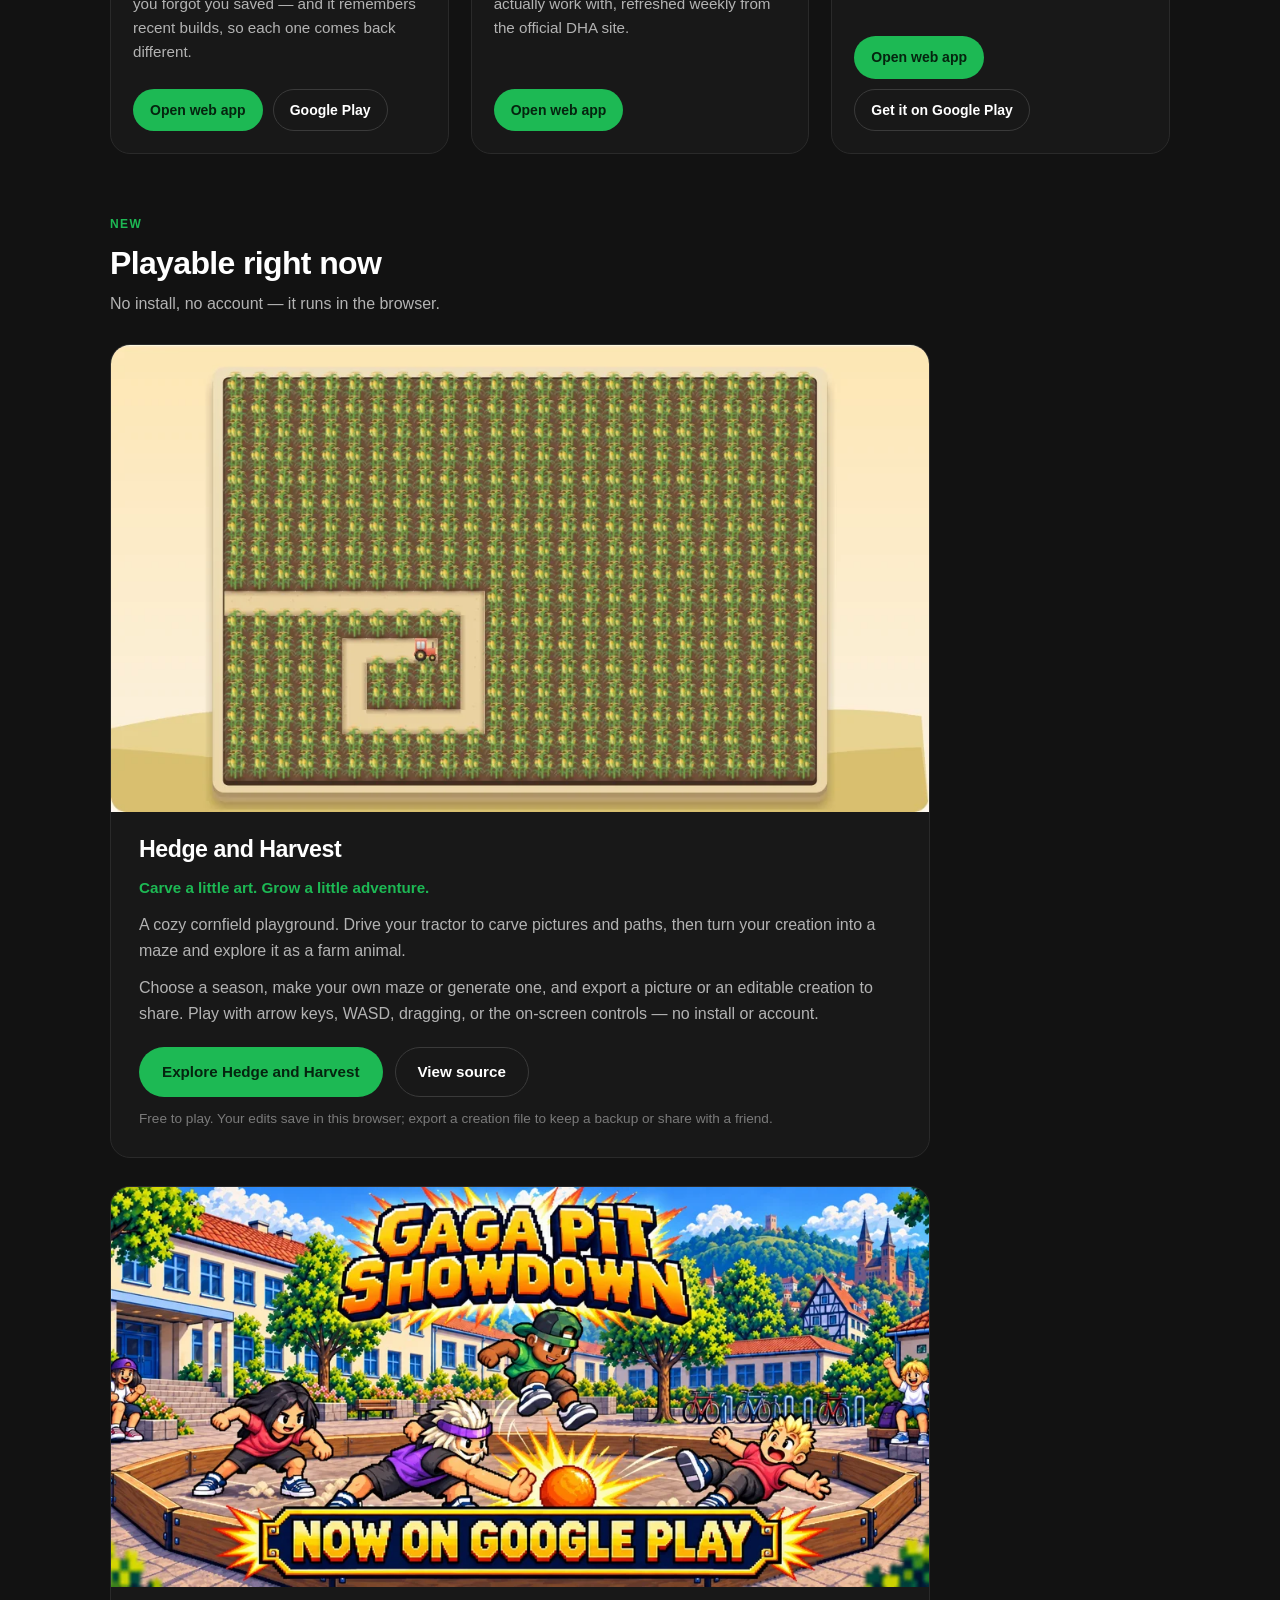
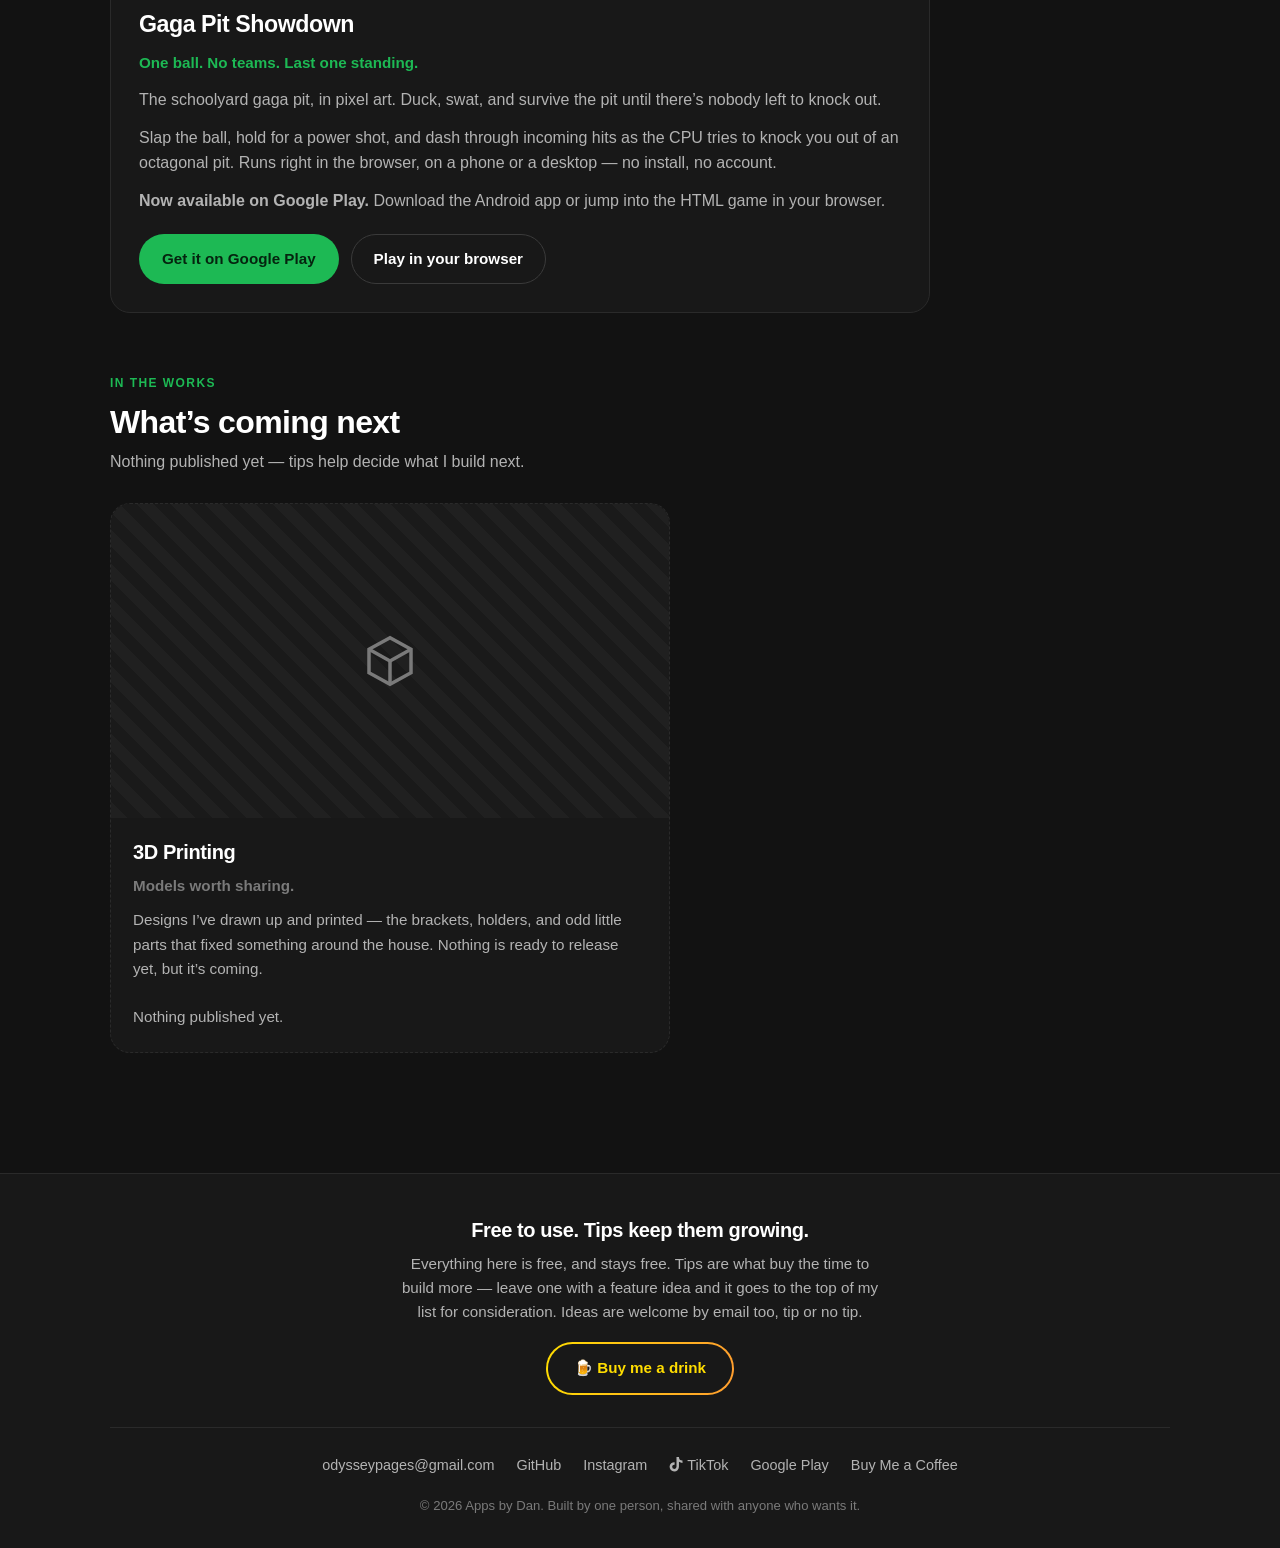
==== commit 44a95369: "Add Pantry Logic web app links" ====
--- a/index.html
+++ b/index.html
@@ -95,8 +95,8 @@
         <div class="section-head">
           <span class="eyebrow">Out now</span>
           <h2>Ready to use today</h2>
-          <p>True Shuffle and Manual Bridge run in your browser; Pantry Logic is on Google Play.
-             True Shuffle is on both.</p>
+          <p>True Shuffle, Manual Bridge, and Pantry Logic run in your browser.
+             True Shuffle and Pantry Logic are also on Google Play.</p>
         </div>
         <div class="grid">
       <article class="card card-live">
@@ -161,7 +161,10 @@
              can make tonight &mdash; instead of a recipe that needs three things
              you&rsquo;d have to go back out for.</p>
           <div class="card-actions">
-            <a class="btn btn-primary btn-sm" href="https://play.google.com/store/apps/details?id=com.appsbydan.pantrylogic"
+            <a class="btn btn-primary btn-sm"
+               href="https://crazyh1803.github.io/PantryLogic/"
+               target="_blank" rel="noopener" data-goatcounter-click="out-pantry-web">Open web app</a>
+            <a class="btn btn-secondary btn-sm" href="https://play.google.com/store/apps/details?id=com.appsbydan.pantrylogic"
                target="_blank" rel="noopener" data-goatcounter-click="out-pantry-play">Get it on Google Play</a>
           </div>
         </div>
